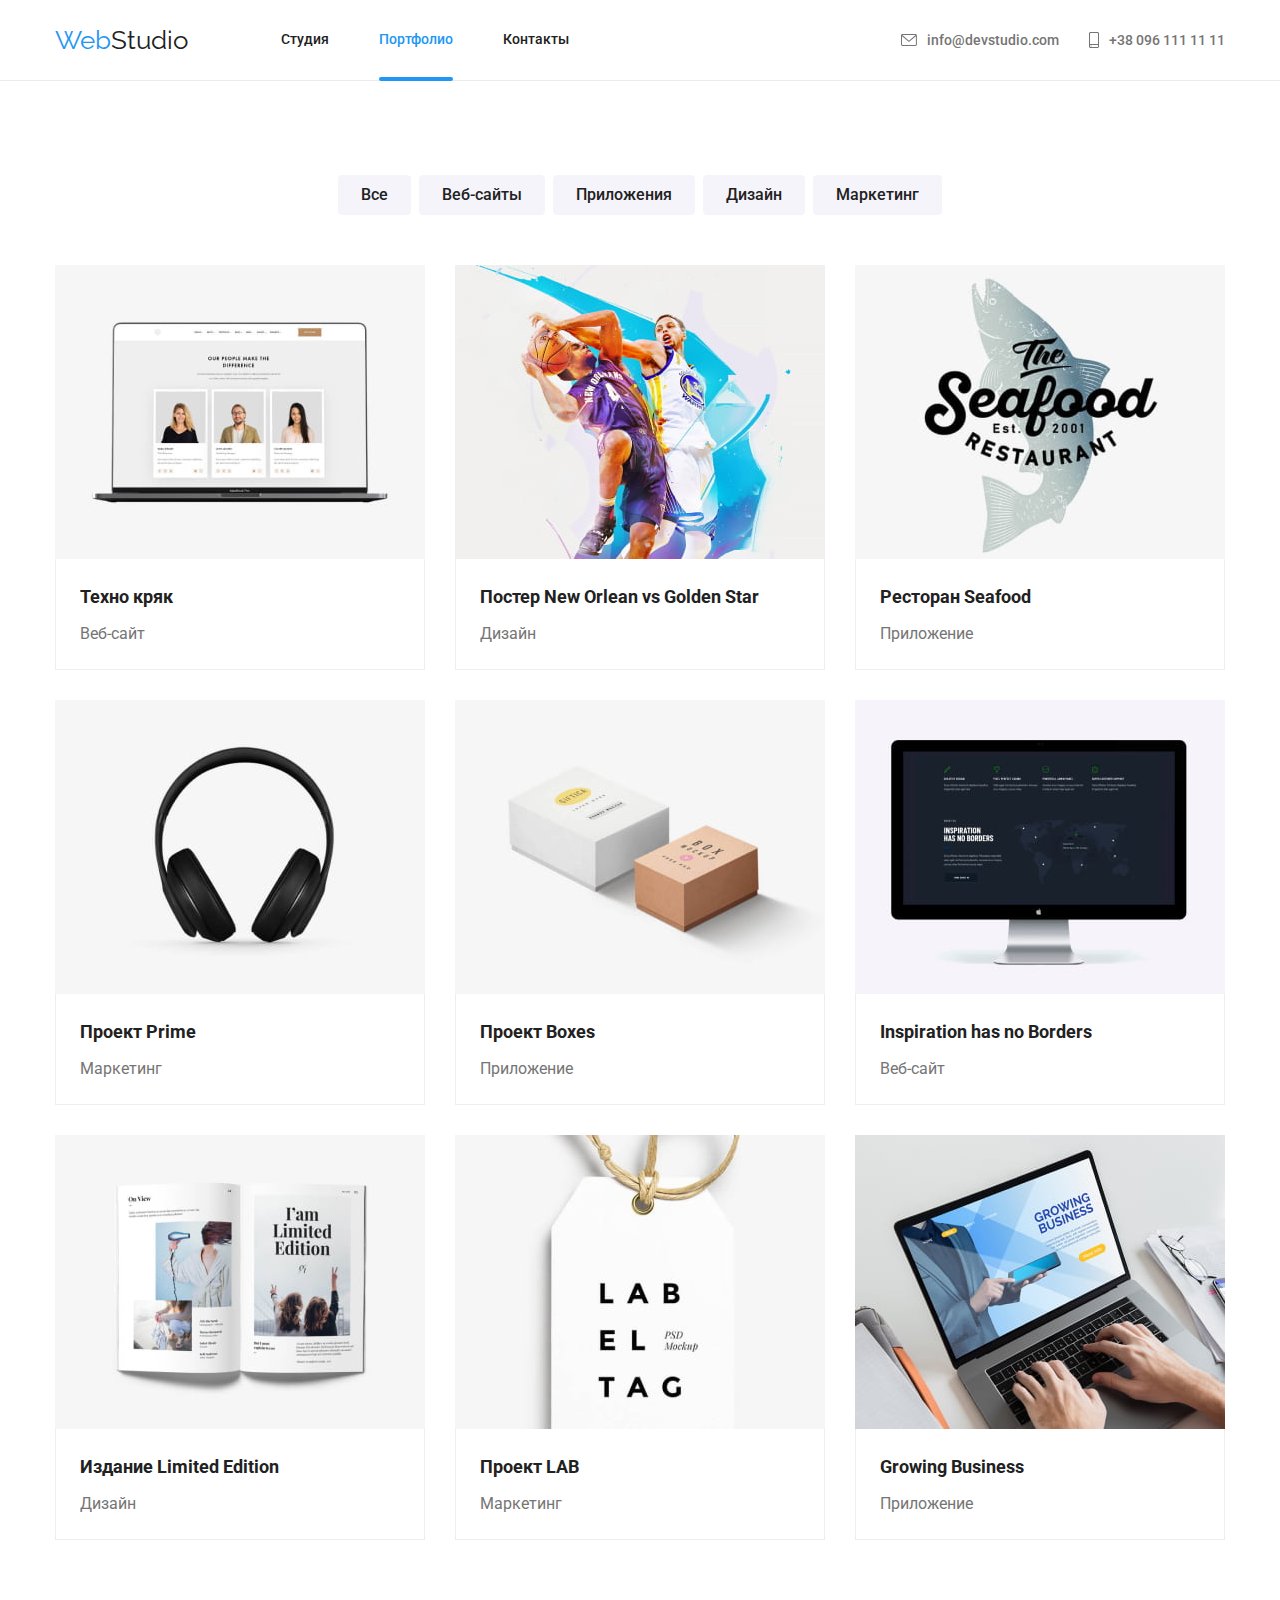
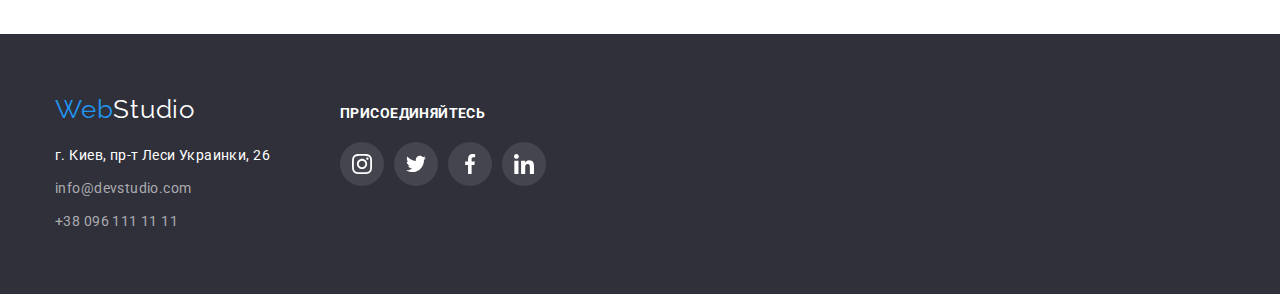
==== portfolio.html @ 919d4b27 "Добавление файлов" ====
<!DOCTYPE html>
<html lang="ru">
  <head>
    <meta charset="UTF-8" />
    <meta http-equiv="X-UA-Compatible" content="IE=edge" />
    <meta name="viewport" content="width=device-width, initial-scale=1.0" />
    <title>Document</title>
    <link
      rel="stylesheet"
      href="https://cdnjs.cloudflare.com/ajax/libs/modern-normalize/1.1.0/modern-normalize.css"
    />
    <link rel="stylesheet" href="css/styles.css" />
    <link rel="preconnect" href="https://fonts.googleapis.com" />
    <link rel="preconnect" href="https://fonts.gstatic.com" crossorigin />
    <link
      href="https://fonts.googleapis.com/css2?family=Raleway:wght@700&family=Roboto:wght@400;500;700;900&display=swap"
      rel="stylesheet"
    />
  </head>
  <body>
    <!-- Шапка -->
    <header>
      <div class="container header">
        <div class="logo">
          <a class="logo-text" href="index.html"><span class="logo-item">Web</span>Studio</a>
        </div>
        <nav class="nav-section">
          <ul class="header-list">
            <li class="header-list-item"><a class="nav-link" href="index.html">Студия</a></li>
            <li class="header-list-item">
              <a id="portfolio" class="nav-link" href="portfolio.html">Портфолио</a>
            </li>
            <li class="header-list-item"><a class="nav-link" href="#">Контакты</a></li>
          </ul>
        </nav>

        <ul class="nav-list">
          <li class="list-item">
            <a class="contacts" href="mailto:info@devstudio.com">
              <svg class="mail">
                <use href="./images/icons.svg#envelope"></use>
              </svg>
              info@devstudio.com</a
            >
          </li>
          <li class="list-item">
            <a class="contacts" href="tel:+380961111111">
              <svg class="telephone">
                <use href="./images/icons.svg#smartphone"></use>
              </svg>
              +38 096 111 11 11</a
            >
          </li>
        </ul>
      </div>
    </header>
    <!-- Основное -->
    <main>
      <!-- Фильтры -->
      <section class="section">
        <div class="container main-container">
          <ul class="button-section">
            <li class="button-list"><button class="button-filter" type="button">Все</button></li>
            <li class="button-list">
              <button class="button-filter" type="button">Веб-сайты</button>
            </li>
            <li class="button-list">
              <button class="button-filter" type="button">Приложения</button>
            </li>
            <li class="button-list"><button class="button-filter" type="button">Дизайн</button></li>
            <li class="button-list">
              <button class="button-filter" type="button">Маркетинг</button>
            </li>
          </ul>
          <!-- Портфолио -->
          <ul class="portfolio">
            <li class="portfolio-list">
              <a class="portfolio-link" href="./index.html"
                ><div class="portfolio-img-hover">
                  <img
                    src="images/img-portfolio-sq.jpeg"
                    width="370"
                    alt="на ноутбуке открыт сайт"
                  />
                  <p class="portfolio-img-text">
                    Ресурс предлагает комплексные предложения с разным уровнем функционала и
                    сервисов. Все это позволит посетителю получить исчерпывающие сведения о компании
                    или частном лице.
                  </p>
                </div>
                <div class="portfolio-list-text">
                  <h3 class="portfolio-h3">Техно кряк</h3>
                  <p class="portfolio-text">Веб-сайт</p>
                </div>
              </a>
            </li>
            <li class="portfolio-list">
              <a class="portfolio-link" href=""
                ><div class="portfolio-img-hover">
                  <img
                    src="images/img-basketball-sq.jpeg"
                    width="370"
                    alt="два баскетболиста боряться за мяч"
                  />
                  <p class="portfolio-img-text">
                    Ресурс предлагает комплексные предложения с разным уровнем функционала и
                    сервисов. Все это позволит посетителю получить исчерпывающие сведения о компании
                    или частном лице.
                  </p>
                </div>
                <div class="portfolio-list-text">
                  <h3 class="portfolio-h3">Постер New Orlean vs Golden Star</h3>
                  <p class="portfolio-text">Дизайн</p>
                </div></a
              >
            </li>
            <li class="portfolio-list">
              <a class="portfolio-link" href=""
                ><div class="portfolio-img-hover">
                  <img
                    src="images/img3-portfolio-sq.jpeg"
                    width="370"
                    alt="реклама ресторана морской еды"
                  />
                  <p class="portfolio-img-text">
                    Ресурс предлагает комплексные предложения с разным уровнем функционала и
                    сервисов. Все это позволит посетителю получить исчерпывающие сведения о компании
                    или частном лице.
                  </p>
                </div>
                <div class="portfolio-list-text">
                  <h3 class="portfolio-h3">Ресторан Seafood</h3>
                  <p class="portfolio-text">Приложение</p>
                </div></a
              >
            </li>
            <li class="portfolio-list">
              <a class="portfolio-link" href=""
                ><div class="portfolio-img-hover">
                  <img src="images/img4-portfolio-sq.jpeg" width="370" alt="черные наушники" />
                  <p class="portfolio-img-text">
                    Ресурс предлагает комплексные предложения с разным уровнем функционала и
                    сервисов. Все это позволит посетителю получить исчерпывающие сведения о компании
                    или частном лице.
                  </p>
                </div>
                <div class="portfolio-list-text">
                  <h3 class="portfolio-h3">Проект Prime</h3>
                  <p class="portfolio-text">Маркетинг</p>
                </div></a
              >
            </li>
            <li class="portfolio-list">
              <a class="portfolio-link" href=""
                ><div class="portfolio-img-hover">
                  <img
                    src="images/img5-portfolio-sq.jpeg"
                    width="370"
                    alt="две коробки коричневая и белая"
                  />
                  <p class="portfolio-img-text">
                    Ресурс предлагает комплексные предложения с разным уровнем функционала и
                    сервисов. Все это позволит посетителю получить исчерпывающие сведения о компании
                    или частном лице.
                  </p>
                </div>
                <div class="portfolio-list-text">
                  <h3 class="portfolio-h3">Проект Boxes</h3>
                  <p class="portfolio-text">Приложение</p>
                </div></a
              >
            </li>
            <li class="portfolio-list">
              <a class="portfolio-link" href=""
                ><div class="portfolio-img-hover">
                  <img
                    src="images/img6-portfolio-sq.jpeg"
                    width="370"
                    alt="экран компьютера с открытым сайтом"
                  />
                  <p class="portfolio-img-text">
                    Ресурс предлагает комплексные предложения с разным уровнем функционала и
                    сервисов. Все это позволит посетителю получить исчерпывающие сведения о компании
                    или частном лице.
                  </p>
                </div>
                <div class="portfolio-list-text">
                  <h3 class="portfolio-h3">Inspiration has no Borders</h3>
                  <p class="portfolio-text">Веб-сайт</p>
                </div></a
              >
            </li>
            <li class="portfolio-list">
              <a class="portfolio-link" href=""
                ><div class="portfolio-img-hover">
                  <img src="images/img7-portfolio-sq.jpeg" width="370" alt="открытая книга" />
                  <p class="portfolio-img-text">
                    Ресурс предлагает комплексные предложения с разным уровнем функционала и
                    сервисов. Все это позволит посетителю получить исчерпывающие сведения о компании
                    или частном лице.
                  </p>
                </div>
                <div class="portfolio-list-text">
                  <h3 class="portfolio-h3">Издание Limited Edition</h3>
                  <p class="portfolio-text">Дизайн</p>
                </div></a
              >
            </li>
            <li class="portfolio-list">
              <a class="portfolio-link" href=""
                ><div class="portfolio-img-hover">
                  <img src="images/img8-portfolio-sq.jpeg" width="370" alt="лейба от одежды" />
                  <p class="portfolio-img-text">
                    Ресурс предлагает комплексные предложения с разным уровнем функционала и
                    сервисов. Все это позволит посетителю получить исчерпывающие сведения о компании
                    или частном лице.
                  </p>
                </div>
                <div class="portfolio-list-text">
                  <h3 class="portfolio-h3">Проект LAB</h3>
                  <p class="portfolio-text">Маркетинг</p>
                </div></a
              >
            </li>
            <li class="portfolio-list">
              <a class="portfolio-link" href=""
                ><div class="portfolio-img-hover">
                  <img
                    src="images/img9-portfolio-sq.jpeg"
                    width="370"
                    alt="парень печатает на ноутбуке"
                  />
                  <p class="portfolio-img-text">
                    Ресурс предлагает комплексные предложения с разным уровнем функционала и
                    сервисов. Все это позволит посетителю получить исчерпывающие сведения о компании
                    или частном лице.
                  </p>
                </div>
                <div class="portfolio-list-text">
                  <h3 class="portfolio-h3">Growing Business</h3>
                  <p class="portfolio-text">Приложение</p>
                </div></a
              >
            </li>
          </ul>
        </div>
      </section>
    </main>
    <!-- Подвал -->
    <footer class="footer-section">
      <div class="container footer-section-content">
        <div>
          <a class="logo-footer" href="#"
            ><span class="logo-footer-text">Web</span
            ><span class="logo-footer-text-two">Studio</span></a
          >
          <address class="address">
            г. Киев, пр-т Леси Украинки, 26
            <ul class="footer-list-contacts">
              <li>
                <a class="contacts-footer" href="mailto:info@devstudio.com">info@devstudio.com</a>
              </li>
              <li><a class="contacts-footer" href="tel:+380961111111">+38 096 111 11 11</a></li>
            </ul>
          </address>
        </div>
        <div class="footer-social">
          <p class="footer-social-text">присоединяйтесь</p>
          <ul class="footer-social-list">
            <li class="footer-social-item">
              <a class="social-link-footer" href=""
                ><svg class="social-image-footer">
                  <use href="./images/icons.svg#instagram"></use></svg
              ></a>
            </li>
            <li class="footer-social-item">
              <a class="social-link-footer" href=""
                ><svg class="social-image-footer">
                  <use href="./images/icons.svg#twitter"></use></svg
              ></a>
            </li>
            <li class="footer-social-item">
              <a class="social-link-footer" href=""
                ><svg class="social-image-footer">
                  <use href="./images/icons.svg#facebook"></use></svg
              ></a>
            </li>
            <li class="footer-social-item">
              <a class="social-link-footer" href=""
                ><svg class="social-image-footer">
                  <use href="./images/icons.svg#linkedin"></use></svg
              ></a>
            </li>
          </ul>
        </div>
      </div>
    </footer>
  </body>
</html>
---- css/styles.css ----
:root {
  --white-color: #ffffff;
  --accent-color: #2196f3;
  --black-text-color: #212121;
  --grey-text-color: #757575;
  --h1-section-and-footer-color: #2f303a;
  --our-team-section-color: #f5f4fa;
  --footer-contacts-color: #acacb0;
  --nav-button-color: #f5f4fa;
  --button-hover-blue: #188ce8;
  --border-header-color: #ececec;
  --botder-list-text: #eeeeee;
  --social-color: #afb1b8;
  --modal-form-color: rgba(33, 33, 33, 0.2);
  --timing-function: cubic-bezier(0.4, 0, 0.2, 1);
}
/* Тело */
body {
  font-family: Roboto, sans-serif;
  font-weight: 400;
  color: var(--black-text-color);
  background-color: var(--white-color);
}
/* PORTFOLIO HTML */
/* Шапка */

img {
  display: block;
}
a {
  text-decoration: none;
}
ul {
  list-style: none;
}
header {
  border-bottom: 1px solid var(--border-header-color);
}
.container {
  width: 1200px;
  margin-left: auto;
  margin-right: auto;
  padding-left: 15px;
  padding-right: 15px;
}
.container.header {
  display: flex;
  align-items: center;
}

.logo-text {
  font-size: 26px;
  line-height: 1.17;
  font-family: Raleway;
  text-decoration: none;
  color: var(--black-text-color);
  margin-right: 93px;

  transition-property: background-color, color;
  transition-duration: 250ms;
  transition-timing-function: cubic-bezier(0.4, 0, 0.2, 1);
}
.logo-text:hover {
  color: var(--black-text-color);
  background-color: var(--white-color);
}
.logo-text:focus {
  color: var(--black-text-color);
  background-color: var(--white-color);
}
.logo-item {
  color: var(--accent-color);
}
.logo-item:hover {
  color: var(--accent-color);
  background-color: var(--white-color);
}
.header-list {
  display: flex;
  padding-left: 0px;
  margin: 0px;
}
.header-list .header-list-item:not(:last-child) {
  margin-right: 50px;
}

.nav-list {
  display: flex;
  padding-left: 0px;
  margin-left: auto;
  margin-top: 0px;
  margin-bottom: 0px;
}

.nav-list .list-item:not(:last-child) {
  margin-right: 30px;
}
.nav-link {
  position: relative;
  display: block;
  padding-top: 32px;
  padding-bottom: 32px;
  font-size: 14px;
  line-height: 1.14;
  font-weight: 500;
  color: var(--black-text-color);

  transition-property: color;
  transition-duration: 250ms;
  transition-timing-function: cubic-bezier(0.4, 0, 0.2, 1);
}

.nav-link:focus {
  background-color: var(--white-color);
  color: var(--accent-color);
}
/* Основной контент */
.section {
  padding-top: 94px;
  padding-bottom: 94px;
}
/* Кнопки навигации сайта */
#studio {
  color: var(--accent-color);
}
#studio::after {
  content: '';
  position: absolute;
  bottom: -1px;
  display: block;
  width: 100%;
  height: 4px;
  background-color: var(--accent-color);
  opacity: 1;
  border-radius: 2px;
}
#portfolio {
  color: var(--accent-color);
}
#portfolio::after {
  content: '';
  position: absolute;
  bottom: -1px;
  display: block;
  width: 100%;
  height: 4px;
  background-color: var(--accent-color);
  opacity: 1;
  border-radius: 2px;
}
.contacts {
  display: flex;
  align-items: center;
  font-weight: 500;
  font-size: 14px;
  line-height: 1.17;
  color: var(--grey-text-color);

  transition-property: color;
  transition-duration: 250ms;
  transition-timing-function: cubic-bezier(0.4, 0, 0.2, 1);
}

.telephone {
  margin-right: 10px;
  width: 10px;
  height: 16px;
  fill: var(--grey-text-color);

  transition-property: fill;
  transition-duration: 250ms;
  transition-timing-function: cubic-bezier(0.4, 0, 0.2, 1);
}

.mail {
  margin-right: 10px;
  width: 16px;
  height: 12px;
  fill: var(--grey-text-color);

  transition-property: fill;
  transition-duration: 250ms;
  transition-timing-function: cubic-bezier(0.4, 0, 0.2, 1);
}
.contacts:hover .mail,
.contacts:focus .mail,
.contacts:hover .telephone,
.contacts:focus .telephone {
  fill: var(--accent-color);
}
.contacts:focus {
  color: var(--accent-color);
  background-color: var(--white-color);
}

/* Основное - кнопки филтры */
.button-section {
  display: flex;
  justify-content: center;
  margin-top: 0px;
  margin-bottom: 50px;
  padding-left: 0px;
}
.button-section .button-list:not(:last-child) {
  margin-right: 8px;
}
.button-filter-text:hover,
:focus {
  color: var(--white-color);
}
.button-filter-text {
  font-weight: 500;
  font-size: 16px;
  line-height: 1.62;
  color: #212121;

  transition-property: color;
  transition-duration: 250ms;
  transition-timing-function: cubic-bezier(0.4, 0, 0.2, 1);
}

.button-filter {
  background-color: var(--nav-button-color);
  font-weight: 500;
  font-size: 16px;
  line-height: 1.62;
  color: #212121;
  padding: 6px 22px;
  border-radius: 4px;
  border: 1px solid var(--nav-button-color);

  transition-property: background-color, color, box-shadow;
  transition-duration: 250ms;
  transition-timing-function: cubic-bezier(0.4, 0, 0.2, 1);
}
.button-filter:hover,
.button-filter:focus {
  background-color: var(--accent-color);
  color: var(--white-color);
  border: none;
  box-shadow: 0px 3px 1px rgba(0, 0, 0, 0.1), 0px 1px 2px rgba(0, 0, 0, 0.08),
    0px 2px 2px rgba(0, 0, 0, 0.12);
}
/* Портфолио */

.portfolio {
  margin-top: 0px;
  display: flex;
  justify-content: center;
  flex-wrap: wrap;
  padding-left: 0px;
  margin-bottom: 0px;
}
.portfolio-list {
  margin-bottom: 30px;
}
.portfolio-link {
  display: block;

  transition-property: box-shadow;
  transition-duration: 250ms;
  transition-timing-function: cubic-bezier(0.4, 0, 0.2, 1);
}
.portfolio-link:hover,
.portfolio-link:focus {
  box-shadow: 0px 1px 1px rgba(0, 0, 0, 0.12), 0px 4px 4px rgba(0, 0, 0, 0.06),
    1px 4px 6px rgba(0, 0, 0, 0.16);
  transform: translatex(0);
}
.portfolio-img-hover {
  position: relative;
  overflow: hidden;
}

.portfolio-link:hover .portfolio-img-text,
.portfolio-link:focus .portfolio-img-text {
  transform: translatey(0);
}
.portfolio-img-text {
  position: absolute;
  top: 0;
  left: 0;
  width: 100%;
  height: 100%;
  color: var(--white-color);
  background-color: rgba(33, 150, 243, 0.9);
  /* background-image: linear-gradient(to right, rgba(33, 150, 243, 0.9), rgba(33, 150, 243, 0.9)); */
  transition-property: transform;
  transition-duration: 250ms;
  transition-timing-function: cubic-bezier(0.4, 0, 0.2, 1);
  transform: translatey(100%);

  display: flex;
  max-width: 370px;
  padding: 63px 24px;
  margin: 0;
  position: absolute;
  bottom: 0;
  font-style: normal;
  font-size: 18px;
  line-height: 1.55;
  letter-spacing: 0.03em;
}
.portfolio-link:hover,
.portfolio-link:focus {
  box-shadow: 0px 1px 1px rgba(0, 0, 0, 0.12), 0px 4px 4px rgba(0, 0, 0, 0.06),
    1px 4px 6px rgba(0, 0, 0, 0.16);
  transform: translatex(0);
}

/* 1px solid var(--border-header-color); */
.portfolio-list-text {
  padding-left: 24px;
  padding-right: 24px;
  padding-top: 20px;
  padding-bottom: 20px;
  border-right: 1px solid var(--botder-list-text);
  border-left: 1px solid var(--botder-list-text);
  border-bottom: 1px solid var(--botder-list-text);
}
.portfolio .portfolio-list:not(:nth-child(3n)) {
  margin-right: 30px;
}
.portfolio .portfolio-list:nth-child(n + 7) {
  margin-bottom: 0px;
}
.portfolio-h3 {
  font-weight: 700;
  font-size: 18px;
  line-height: 2;
  color: var(--black-text-color);
  margin-bottom: 4px;
  margin-top: 0px;
}
.portfolio-text {
  font-size: 16px;
  line-height: 1.87;
  color: var(--grey-text-color);
  margin-top: 0px;
  margin-bottom: 0px;
}
/* Интерактивные элементы */

.contacts-footer:hover,
.contacts:hover,
.nav-link:hover {
  color: var(--accent-color);
}

/* Кнопки */
button[type='button']:hover,
:focus {
  cursor: pointer;
}
/* Подвал */
.footer-section-content {
  display: flex;
  align-items: baseline;
}
.footer-section {
  background-color: var(--h1-section-and-footer-color);
  padding-top: 60px;
  padding-bottom: 60px;
}
.logo-footer {
  font-size: 26px;
  line-height: 1.17;
  font-family: Raleway;
  text-decoration: none;

  letter-spacing: 0.03em;
}

.logo-footer-text {
  color: var(--accent-color);

  transition-property: color, background-color;
  transition-duration: 250ms;
  transition-timing-function: cubic-bezier(0.4, 0, 0.2, 1);
}
.logo-footer-text:hover {
  color: var(--accent-color);
  background-color: var(--h1-section-and-footer-color);
}
.logo-footer-text:focus {
  color: var(--accent-color);
  background-color: var(--h1-section-and-footer-color);
}
.logo-footer {
  display: block;
  color: var(--white-color);
  margin-bottom: 20px;

  transition-property: color, background-color;
  transition-duration: 250ms;
  transition-timing-function: cubic-bezier(0.4, 0, 0.2, 1);
}
.logo-footer:hover {
  color: var(--white-color);
  background-color: var(--h1-section-and-footer-color);
}
.logo-footer:focus {
  color: var(--white-color);
  background-color: var(--h1-section-and-footer-color);
}
.footer-list-contacts {
  padding-left: 0px;
  margin-bottom: 0px;
  margin-top: 0px;
}
.address {
  color: var(--white-color);
  font-size: 14px;
  line-height: 1.71;
  font-style: normal;
  letter-spacing: 0.03em;
}
.contacts-footer {
  font-size: 14px;
  line-height: 1.71;
  color: var(--footer-contacts-color);
  font-style: normal;
  letter-spacing: 0.03em;

  transition-property: color;
  transition-duration: 250ms;
  transition-timing-function: cubic-bezier(0.4, 0, 0.2, 1);
}
.footer-list-contacts {
  margin-top: 9px;
}
.footer-list-contacts li:nth-child(2n) {
  margin-top: 9px;
}
.contacts-footer:focus {
  color: var(--accent-color);
  background-color: var(--h1-section-and-footer-color);
}
.footer-social {
  margin-left: 70px;
}
.footer-social-list,
.footer-social-item,
.social-link-footer {
  display: flex;
  justify-content: center;
  align-items: center;
  padding: 0px;
  margin: 0px;

  transition-property: background-color;
  transition-duration: 250ms;
  transition-timing-function: cubic-bezier(0.4, 0, 0.2, 1);
}
.footer-social-list {
  margin-top: 20px;
}
.social-link-footer:hover,
.social-link-footer:focus {
  background-color: var(--accent-color);
}
.footer-social-list li + li {
  margin-left: 10px;
}
.footer-social-text {
  margin: 0px;
  color: var(--white-color);
  font-family: Roboto;
  font-weight: 700;
  font-size: 14px;
  line-height: 1.14;
  letter-spacing: 0.03em;
  text-transform: uppercase;
}
.social-link-footer {
  margin: 0px;
  width: 44px;
  height: 44px;
  border-radius: 50%;
  background-color: #44454e;
}
.social-image-footer {
  width: 20px;
  height: 20px;
  fill: #ffffff;
}
/* Подписка на рассылку */
.subscription-newsletter {
  margin-left: auto;
}
.subscription-newsletter-text {
  font-style: normal;
  font-weight: 700;
  font-size: 14px;
  line-height: 1.14;
  letter-spacing: 0.03em;
  text-transform: uppercase;
  color: var(--white-color);
  margin: 0;
}

.subscription-newsletter-input {
  color: var(--white-color);
  background-color: var(--h1-section-and-footer-color);
  width: 358px;
  height: 50px;
  margin-top: 20px;
  padding: 0;
  border-radius: 4px;
  border: 1px solid var(--footer-contacts-color);
  color: var(--footer-contacts-color);
  box-sizing: border-box;
  filter: drop-shadow(0px 4px 4px rgba(0, 0, 0, 0.15));
}
input[type='text']::placeholder {
  color: var(--footer-contacts-color);
}
[placeholder='E-mail'] {
  padding-left: 16px;
}

.subscription-newsletter-button {
  display: inline-flex;
  text-align: center;
  align-items: center;
  justify-content: center;
  width: 200px;
  height: 50px;
  margin-left: 12px;
  padding-top: 10px;
  padding-bottom: 10px;
  border: none;
  font-style: normal;
  font-weight: 700;
  font-size: 16px;
  line-height: 1.87;
  letter-spacing: 0.06em;
  color: var(--white-color);
  background-color: var(--accent-color);
  border-radius: 4px;
  transition: background-color 250ms var(--timing-function);
}
.subscription-newsletter-button:hover {
  background-color: var(--button-hover-blue);
  cursor: pointer;
}
.newsletter-button-icon {
  margin-left: 10px;
  fill: var(--white-color);
}
/* INDEX HTML */
/* H1 section */
.top-section {
  background-image: linear-gradient(to right, rgba(47, 48, 58, 0.4), rgba(47, 48, 58, 0.4)),
    url(../images/hero.svg);
  max-width: 1600px;
  padding-top: 200px;
  padding-bottom: 200px;
  border: none;
  margin-right: auto;
  margin-left: auto;
}

.hero {
  text-align: center;
}

.h1-text {
  max-width: 696px;
  font-weight: 900;
  font-size: 44px;
  line-height: 1.36;
  color: var(--white-color);
  letter-spacing: 0.06em;
  margin-left: auto;
  margin-right: auto;
  margin-top: 0px;
  margin-bottom: 0px;
  margin-bottom: 30px;
  text-transform: uppercase;
}

/* Модальное окно начало*/
.backdrop {
  position: fixed;
  top: 0;
  left: 0;
  width: 100%;
  height: 100%;
  background-color: rgba(0, 0, 0, 0.2);
  transition: opacity 250ms var(--timing-function);
}
.backdrop.is-hidden {
  opacity: 0;
  pointer-events: none;
}
.modal {
  position: absolute;
  top: 50%;
  left: 50%;
  transform: translate(-50%, -50%);
  max-width: 528px;
  padding: 40px;
  background-color: var(--white-color);
  transition: transform 250ms var(--timing-function);
}
.modal-table {
  max-width: 100%;
  margin-top: 12px;
}
.form {
  margin: 0;
  display: flex;
  flex-direction: column;

  width: 448px;
}
.modal-tittle {
  text-align: center;
  font-style: normal;
  font-weight: 700;
  font-size: 20px;
  line-height: 1.15;
  margin: 0;

  letter-spacing: 0.03em;
}
.field-form + .field-form {
  margin-top: 10px;
}
.field-form {
  display: flex;
  flex-direction: column;
  width: 100%;
}
.label-title {
  margin-bottom: 4px;
  font-size: 12px;
  line-height: 1.16;
  letter-spacing: 0.01em;
  color: var(--grey-text-color);
}
.input-icon-box {
  position: relative;
  width: 448px;
}
.input {
  display: block;
  padding-left: 42px;
  color: inherit;
  height: 40px;
  width: 100%;
  border: 1px solid var(--modal-form-color);
  transition: border 250ms var(--timing-function);
  border-radius: 4px;
}

.input-icon {
  position: absolute;
  top: 11px;
  left: 12px;
  transition: fill 250ms var(--timing-function);
}
.input:focus {
  outline: none;
  border: 1px solid var(--accent-color);
  cursor: pointer;
}
/* .input:focus + .input-icon,
.input:hover + .input-icon {
  fill: var(--accent-color);
} */
.label-title:focus,
.label-title:hover {
  cursor: pointer;
}
.input:focus + .input-icon {
  fill: var(--accent-color);
}
.text-comment:focus {
  outline: none;
  border: 1px solid var(--accent-color);
}
.text-comment {
  color: #000;
  padding: 12px 16px;
  resize: none;
  height: 120px;
  border: 1px solid var(--modal-form-color);
  border-radius: 4px;
}
.text-comment::placeholder {
  color: rgba(117, 117, 117, 0.5);
}
.field-form.checkbox-field {
  position: relative;
  margin-top: 20px;
}
.checkbox-content {
  display: flex;
  justify-content: center;
  align-items: center;
}
.checkbox-agree {
  z-index: 1;
  position: absolute;
  left: 14px;
  width: 12px;
  height: 12px;
  margin: -1px;
  opacity: 0;

  padding: 0;
  /* clip: rect(0 0 0 0); */
  overflow: hidden;
}
.checkbox-agree:checked + .checkbox-image {
  background-color: var(--accent-color);
  border-color: var(--accent-color);
}
.checkbox-agree:focus + .checkbox-image {
  border-color: var(--accent-color);
}
.checkbox-image {
  margin-right: 8.38px;
  border: 2px solid var(--black-text-color);
  border-radius: 2px;
  transition: border, background-color 250ms var(--timing-function);
}
.checkbox-image:hover {
  cursor: pointer;
}
.box-agree-text {
  display: block;
  font-size: 14px;
  line-height: 1.71;
  letter-spacing: 0.03em;
  color: var(--grey-text-color);
}
.box-agree-link {
  color: var(--accent-color);
  text-decoration: underline;
}

.modal-button-send {
  display: inline-block;
  margin-left: auto;
  margin-right: auto;
  margin-top: 30px;
  width: 200px;
  background-color: var(--accent-color);
  color: var(--white-color);
  box-shadow: 0px 4px 4px rgba(0, 0, 0, 0.15);
  border-radius: 4px;
  border: none;
  padding-top: 10px;
  padding-bottom: 10px;
  font-weight: 700;
  font-size: 16px;
  line-height: 1.88;
  letter-spacing: 0.06em;
  transition: background-color 250ms var(--timing-function);
}
.button-close {
  position: absolute;
  top: 0;
  right: 0;
  width: 30px;
  height: 30px;

  margin-top: 8px;
  margin-right: 8px;
  border-radius: 50%;
  background-color: var(--white-color);
  border: 1px solid rgba(0, 0, 0, 0.1);
}
.button-close:hover .button-image-close,
.button-close:focus .button-image-close {
  fill: var(--accent-color);
  cursor: pointer;
}
.button-image-close {
  width: 100%;
  height: 100%;
  transition: fill 250ms var(--timing-function);
}
/* Модальное окно конец*/

.button-h1-section.btn-hover {
  display: inline-block;
  background-color: var(--accent-color);
  font-weight: 700;
  font-size: 16px;
  line-height: 1.87;
  color: var(--white-color);
  letter-spacing: 0.06em;
  padding: 10px 32px;
  border-radius: 4px;
  border: none;
  box-shadow: 0px 4px 4px rgba(0, 0, 0, 0.15);

  transition-property: color, background-color;
  transition-duration: 250ms;
  transition-timing-function: cubic-bezier(0.4, 0, 0.2, 1);
}
.btn-hover:hover,
.btn-hover:focus {
  background-color: var(--button-hover-blue);
  color: var(--white-color);
  cursor: pointer;
}

/* Наши преимущества */
.our-advantages-content-img {
  display: flex;
  justify-content: center;
  align-items: center;
  width: 270px;
  height: 120px;
  background-color: #f5f4fa;
  margin-bottom: 30px;
}
.our-advantages-content-img > .image {
  width: 70px;
  height: 70px;
}

.our-advantages-list {
  display: flex;
  padding: 0px;
  justify-content: center;
  margin: 0px;
}
.our-advantages-list .our-advantages-text:not(:last-child) {
  margin-right: 30px;
}
.our-advantages-text {
  width: 270px;
  font-size: 14px;
  line-height: 1.71;
  letter-spacing: 0.03em;
  color: var(--grey-text-color);
}

.our-advantages-h3 {
  font-weight: 700;
  font-size: 14px;
  line-height: 1.17;
  letter-spacing: 0.03em;
  text-transform: uppercase;
  color: var(--black-text-color);
  margin: 0px;
  margin-bottom: 10px;
}
li > p {
  margin: 0px;
}
/* Чем мы занимаемся */
.section.what-we-do {
  padding-top: 0px;
}
.what-we-do-text {
  font-weight: 700;
  font-size: 36px;
  line-height: 1.16;
  text-align: center;
  letter-spacing: 0.03em;
  color: var(--black-text-color);
  margin: 0px;
}
.what-we-do-img-list {
  display: flex;
  justify-content: center;
  margin-top: 50px;
  margin-bottom: 0px;
  padding: 0px;
}
.what-we-do-img-list .what-we-do-img-item:not(:last-child) {
  margin-right: 30px;
}
.what-we-do-img-item {
  position: relative;
}
/* .thumbe-img {
  display: flex;
  position: relative;
} */
.what-we-do-img-text {
  display: inline-block;
  color: var(--white-color);
  background-image: linear-gradient(to right, rgba(47, 48, 58, 0.8), rgba(47, 48, 58, 0.8));
  margin: 0px;
  width: 100%;
  text-align: center;
  padding-top: 27px;
  padding-bottom: 27px;
  position: absolute;
  bottom: 0;
  font-family: 'Roboto';
  font-style: normal;
  font-weight: 700;
  font-size: 14px;
  line-height: 1.14;
  letter-spacing: 0.03em;
  text-transform: uppercase;
}

/* Наша команда */

.our-team-section {
  background-color: var(--our-team-section-color);
}

.our-team-list {
  display: flex;
  margin-top: 50px;
  margin-bottom: 0px;
  justify-content: center;
  padding-left: 0px;
}
.our-team-list .our-team-item:not(:last-child) {
  margin-right: 30px;
}
.our-team {
  font-weight: 700;
  font-size: 36px;
  line-height: 1.16;
  text-align: center;
  letter-spacing: 0.03em;
  color: var(--black-text-color);
  margin: 0px;
}
.our-team-item {
  background-color: var(--white-color);
  box-shadow: 0px 1px 3px rgba(0, 0, 0, 0.12), 0px 1px 1px rgba(0, 0, 0, 0.14),
    0px 2px 1px rgba(0, 0, 0, 0.2);
  border-radius: 0px 0px 4px 4px;
}
.our-team-about-text {
  padding-top: 30px;
  padding-bottom: 30px;
}
.our-team-name {
  font-weight: 500;
  font-size: 16px;
  line-height: 1.18;
  text-align: center;
  letter-spacing: 0.03em;
  color: var(--black-text-color);
  margin: 0px;
  margin-bottom: 10px;
}
.our-team-profession {
  font-size: 16px;
  line-height: 1.18;
  text-align: center;
  letter-spacing: 0.03em;
  color: var(--grey-text-color);
  margin: 0px;
}
.our-team-list-social {
  display: flex;
  justify-content: center;
  padding: 0px;
  margin-top: 16px;
  margin-left: auto;
  margin-right: auto;
}
.our-team-list-social li + li {
  margin-left: 10px;
}
.social-link {
  display: flex;
  justify-content: center;
  align-items: center;
  height: 44px;
  width: 44px;
  border-radius: 50%;
  fill: var(--social-color);

  transition-property: background-color;
  transition-duration: 250ms;
  transition-timing-function: cubic-bezier(0.4, 0, 0.2, 1);
}
.social-link:hover .social-image,
.social-link:focus .social-image {
  fill: var(--white-color);
}
.social-link:hover,
.social-link:focus {
  background-color: var(--accent-color);
}
.social-image {
  height: 20px;
  width: 20px;

  transition-property: fill;
  transition-duration: 250ms;
  transition-timing-function: cubic-bezier(0.4, 0, 0.2, 1);
}
/* Постоянные клиенты */
.regular-customers-text {
  font-weight: 700;
  font-size: 36px;
  line-height: 1.16;
  text-align: center;
  letter-spacing: 0.03em;
  color: var(--black-text-color);
  margin: 0px;
}
.regular-customers-list {
  display: flex;
  padding: 0px;
  margin-top: 50px;
  margin-bottom: 0px;
}

.regular-customers-link {
  display: flex;
  align-items: center;
  justify-content: center;
  background-color: var(--white-color);
  border: 1px solid var(--social-color);
  border-radius: 4px;
  width: 170px;
  height: 92px;
  padding: 0px;

  transition-property: border;
  transition-duration: 250ms;
  transition-timing-function: cubic-bezier(0.4, 0, 0.2, 1);
}

.regular-customers-list .regular-customers-content:not(:last-child) {
  margin-right: 30px;
}
.customers-image {
  width: 106px;
  height: 60px;
  fill: var(--social-color);

  transition-property: fill;
  transition-duration: 250ms;
  transition-timing-function: cubic-bezier(0.4, 0, 0.2, 1);
}
.regular-customers-link:hover .customers-image,
.regular-customers-link:focus .customers-image {
  fill: var(--accent-color);
}
.regular-customers-link:hover,
.regular-customers-link:focus {
  border: 1px solid var(--accent-color);
}
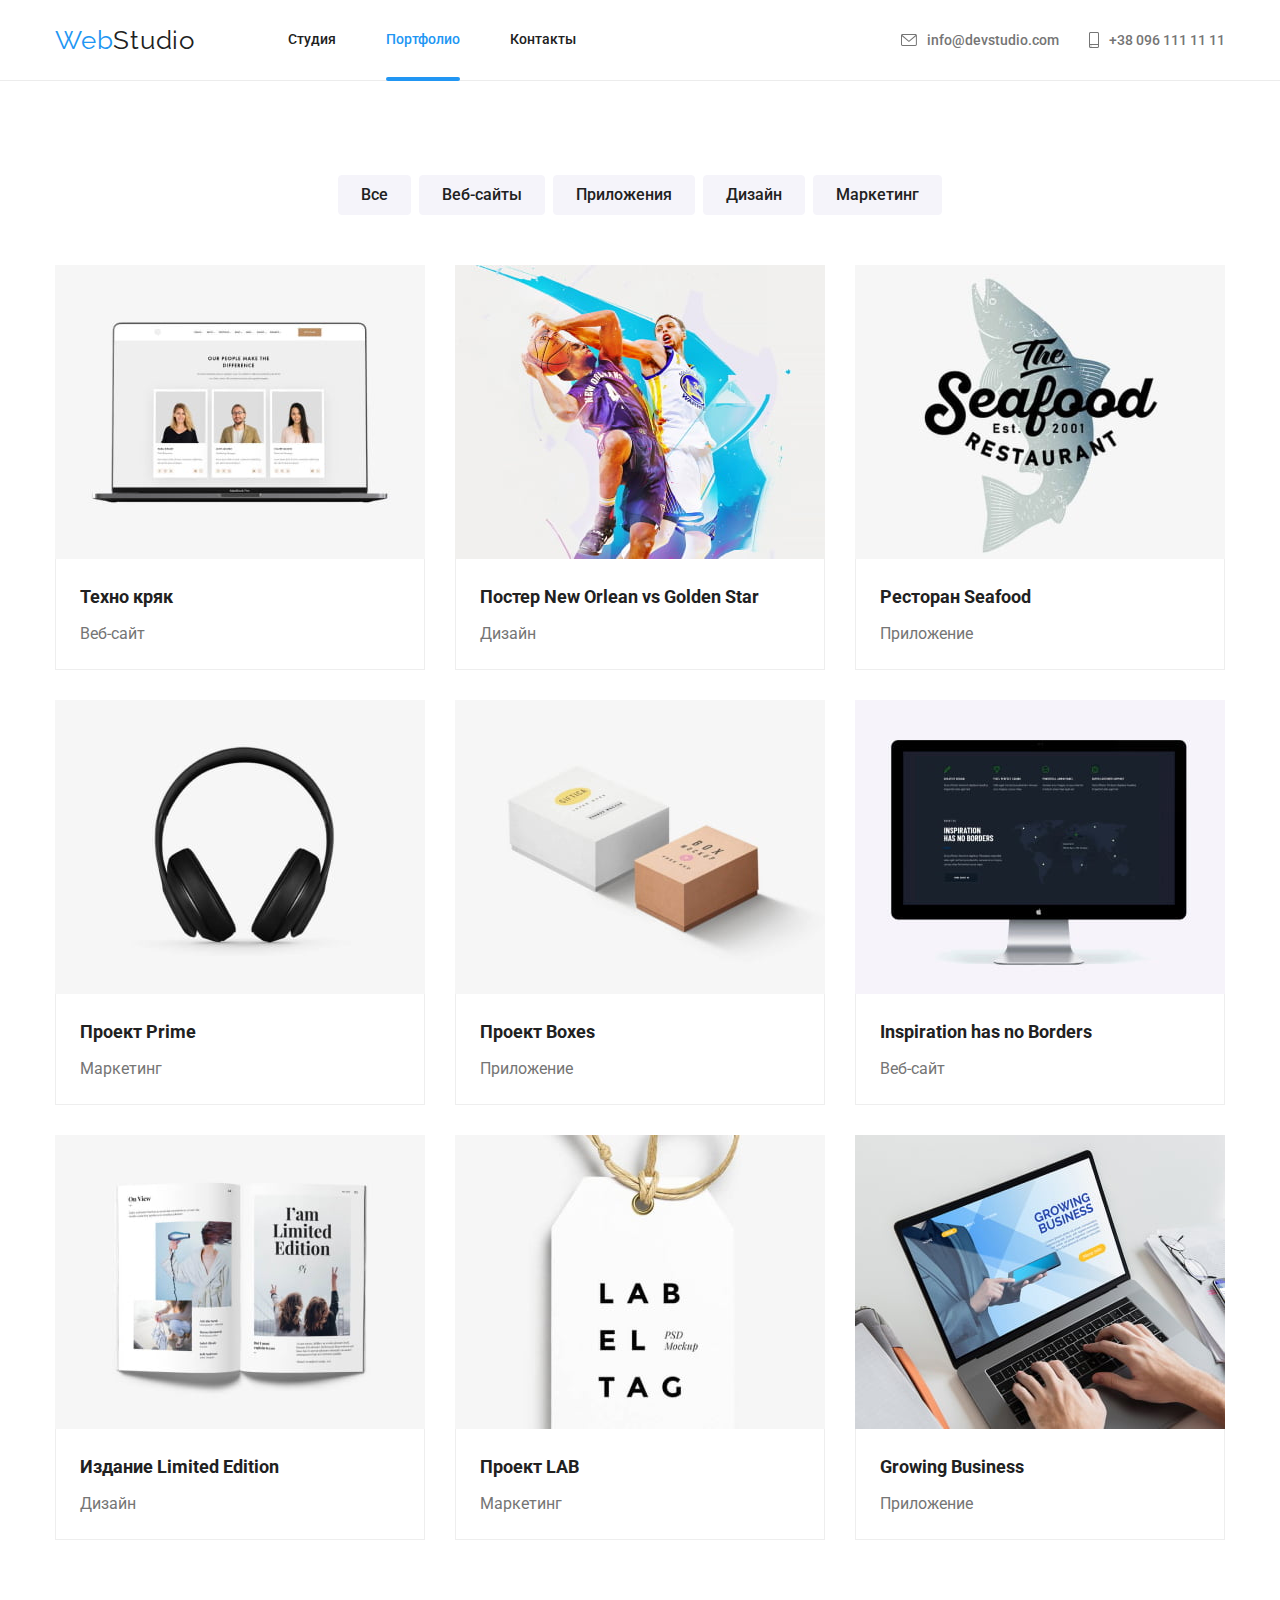
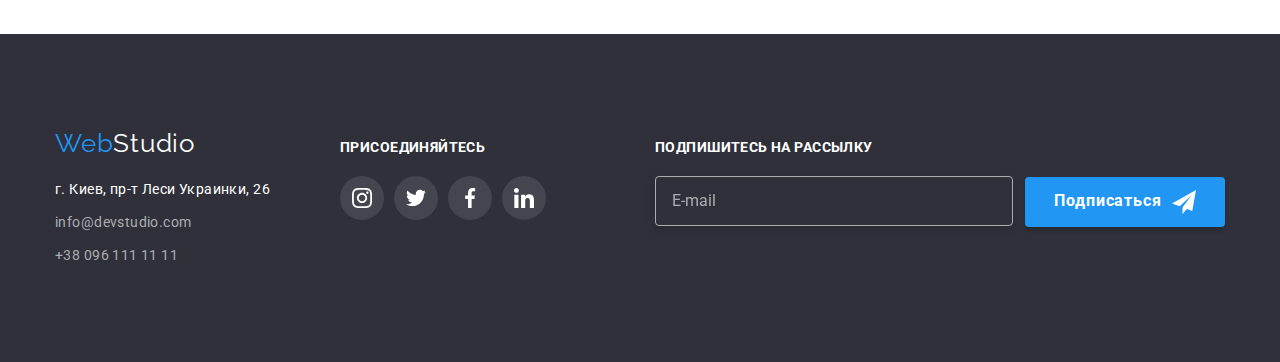
==== commit b052a435: "Создание SASS" ====
--- a/portfolio.html
+++ b/portfolio.html
@@ -16,35 +16,41 @@
       href="https://fonts.googleapis.com/css2?family=Raleway:wght@700&family=Roboto:wght@400;500;700;900&display=swap"
       rel="stylesheet"
     />
+    <link rel="stylesheet" href="./dist/css/main.min.css" />
   </head>
   <body>
     <!-- Шапка -->
     <header>
       <div class="container header">
-        <div class="logo">
-          <a class="logo-text" href="index.html"><span class="logo-item">Web</span>Studio</a>
+        <div class="header-logo logo">
+          <a class="header-logo__link" href="index.html"
+            ><span class="header-logo__accent">Web</span
+            ><span class="header-logo__black">Studio</span></a
+          >
         </div>
-        <nav class="nav-section">
-          <ul class="header-list">
-            <li class="header-list-item"><a class="nav-link" href="index.html">Студия</a></li>
-            <li class="header-list-item">
-              <a id="portfolio" class="nav-link" href="portfolio.html">Портфолио</a>
-            </li>
-            <li class="header-list-item"><a class="nav-link" href="#">Контакты</a></li>
+        <nav class="site-nav">
+          <ul class="site-nav__list">
+            <li class="site-nav__item">
+              <a class="site-nav__link" href="index.html">Студия</a>
+            </li>
+            <li class="site-nav__item">
+              <a id="portfolio" class="site-nav__link" href="portfolio.html">Портфолио</a>
+            </li>
+            <li class="site-nav__item"><a class="site-nav__link" href="#">Контакты</a></li>
           </ul>
         </nav>
 
-        <ul class="nav-list">
-          <li class="list-item">
-            <a class="contacts" href="mailto:info@devstudio.com">
+        <ul class="contacts">
+          <li class="contacts__item">
+            <a class="contacts__link" href="mailto:info@devstudio.com" inputmode="">
               <svg class="mail">
                 <use href="./images/icons.svg#envelope"></use>
               </svg>
               info@devstudio.com</a
             >
           </li>
-          <li class="list-item">
-            <a class="contacts" href="tel:+380961111111">
+          <li class="contacts__item">
+            <a class="contacts__link" href="tel:+380961111111">
               <svg class="telephone">
                 <use href="./images/icons.svg#smartphone"></use>
               </svg>
@@ -73,9 +79,9 @@
             </li>
           </ul>
           <!-- Портфолио -->
-          <ul class="portfolio">
-            <li class="portfolio-list">
-              <a class="portfolio-link" href="./index.html"
+          <ul class="portfolio__list">
+            <li class="portfolio__item">
+              <a class="portfolio__link" href="./index.html"
                 ><div class="portfolio-img-hover">
                   <img
                     src="images/img-portfolio-sq.jpeg"
@@ -88,14 +94,14 @@
                     или частном лице.
                   </p>
                 </div>
-                <div class="portfolio-list-text">
+                <div class="portfolio__item-text">
                   <h3 class="portfolio-h3">Техно кряк</h3>
                   <p class="portfolio-text">Веб-сайт</p>
                 </div>
               </a>
             </li>
-            <li class="portfolio-list">
-              <a class="portfolio-link" href=""
+            <li class="portfolio__item">
+              <a class="portfolio__link" href=""
                 ><div class="portfolio-img-hover">
                   <img
                     src="images/img-basketball-sq.jpeg"
@@ -108,14 +114,14 @@
                     или частном лице.
                   </p>
                 </div>
-                <div class="portfolio-list-text">
+                <div class="portfolio__item-text">
                   <h3 class="portfolio-h3">Постер New Orlean vs Golden Star</h3>
                   <p class="portfolio-text">Дизайн</p>
                 </div></a
               >
             </li>
-            <li class="portfolio-list">
-              <a class="portfolio-link" href=""
+            <li class="portfolio__item">
+              <a class="portfolio__link" href=""
                 ><div class="portfolio-img-hover">
                   <img
                     src="images/img3-portfolio-sq.jpeg"
@@ -128,14 +134,14 @@
                     или частном лице.
                   </p>
                 </div>
-                <div class="portfolio-list-text">
+                <div class="portfolio__item-text">
                   <h3 class="portfolio-h3">Ресторан Seafood</h3>
                   <p class="portfolio-text">Приложение</p>
                 </div></a
               >
             </li>
-            <li class="portfolio-list">
-              <a class="portfolio-link" href=""
+            <li class="portfolio__item">
+              <a class="portfolio__link" href=""
                 ><div class="portfolio-img-hover">
                   <img src="images/img4-portfolio-sq.jpeg" width="370" alt="черные наушники" />
                   <p class="portfolio-img-text">
@@ -144,14 +150,14 @@
                     или частном лице.
                   </p>
                 </div>
-                <div class="portfolio-list-text">
+                <div class="portfolio__item-text">
                   <h3 class="portfolio-h3">Проект Prime</h3>
                   <p class="portfolio-text">Маркетинг</p>
                 </div></a
               >
             </li>
-            <li class="portfolio-list">
-              <a class="portfolio-link" href=""
+            <li class="portfolio__item">
+              <a class="portfolio__link" href=""
                 ><div class="portfolio-img-hover">
                   <img
                     src="images/img5-portfolio-sq.jpeg"
@@ -164,14 +170,14 @@
                     или частном лице.
                   </p>
                 </div>
-                <div class="portfolio-list-text">
+                <div class="portfolio__item-text">
                   <h3 class="portfolio-h3">Проект Boxes</h3>
                   <p class="portfolio-text">Приложение</p>
                 </div></a
               >
             </li>
-            <li class="portfolio-list">
-              <a class="portfolio-link" href=""
+            <li class="portfolio__item">
+              <a class="portfolio__link" href=""
                 ><div class="portfolio-img-hover">
                   <img
                     src="images/img6-portfolio-sq.jpeg"
@@ -184,14 +190,14 @@
                     или частном лице.
                   </p>
                 </div>
-                <div class="portfolio-list-text">
+                <div class="portfolio__item-text">
                   <h3 class="portfolio-h3">Inspiration has no Borders</h3>
                   <p class="portfolio-text">Веб-сайт</p>
                 </div></a
               >
             </li>
-            <li class="portfolio-list">
-              <a class="portfolio-link" href=""
+            <li class="portfolio__item">
+              <a class="portfolio__link" href=""
                 ><div class="portfolio-img-hover">
                   <img src="images/img7-portfolio-sq.jpeg" width="370" alt="открытая книга" />
                   <p class="portfolio-img-text">
@@ -200,14 +206,14 @@
                     или частном лице.
                   </p>
                 </div>
-                <div class="portfolio-list-text">
+                <div class="portfolio__item-text">
                   <h3 class="portfolio-h3">Издание Limited Edition</h3>
                   <p class="portfolio-text">Дизайн</p>
                 </div></a
               >
             </li>
-            <li class="portfolio-list">
-              <a class="portfolio-link" href=""
+            <li class="portfolio__item">
+              <a class="portfolio__link" href=""
                 ><div class="portfolio-img-hover">
                   <img src="images/img8-portfolio-sq.jpeg" width="370" alt="лейба от одежды" />
                   <p class="portfolio-img-text">
@@ -216,14 +222,14 @@
                     или частном лице.
                   </p>
                 </div>
-                <div class="portfolio-list-text">
+                <div class="portfolio__item-text">
                   <h3 class="portfolio-h3">Проект LAB</h3>
                   <p class="portfolio-text">Маркетинг</p>
                 </div></a
               >
             </li>
-            <li class="portfolio-list">
-              <a class="portfolio-link" href=""
+            <li class="portfolio__item">
+              <a class="portfolio__link" href=""
                 ><div class="portfolio-img-hover">
                   <img
                     src="images/img9-portfolio-sq.jpeg"
@@ -236,7 +242,7 @@
                     или частном лице.
                   </p>
                 </div>
-                <div class="portfolio-list-text">
+                <div class="portfolio__item-text">
                   <h3 class="portfolio-h3">Growing Business</h3>
                   <p class="portfolio-text">Приложение</p>
                 </div></a
@@ -247,12 +253,12 @@
       </section>
     </main>
     <!-- Подвал -->
-    <footer class="footer-section">
-      <div class="container footer-section-content">
+    <footer class="footer section">
+      <div class="container footer__content">
         <div>
-          <a class="logo-footer" href="#"
-            ><span class="logo-footer-text">Web</span
-            ><span class="logo-footer-text-two">Studio</span></a
+          <a class="footer__logo logo" href="#"
+            ><span class="footer__logo-accent">Web</span
+            ><span class="footer__logo-white">Studio</span></a
           >
           <address class="address">
             г. Киев, пр-т Леси Украинки, 26
@@ -268,31 +274,52 @@
           <p class="footer-social-text">присоединяйтесь</p>
           <ul class="footer-social-list">
             <li class="footer-social-item">
-              <a class="social-link-footer" href=""
-                ><svg class="social-image-footer">
+              <a class="our-team__link-social-footer" href=""
+                ><svg class="our-team__image-social-footer">
                   <use href="./images/icons.svg#instagram"></use></svg
               ></a>
             </li>
             <li class="footer-social-item">
-              <a class="social-link-footer" href=""
-                ><svg class="social-image-footer">
+              <a class="our-team__link-social-footer" href=""
+                ><svg class="our-team__image-social-footer">
                   <use href="./images/icons.svg#twitter"></use></svg
               ></a>
             </li>
             <li class="footer-social-item">
-              <a class="social-link-footer" href=""
-                ><svg class="social-image-footer">
+              <a class="our-team__link-social-footer" href=""
+                ><svg class="our-team__image-social-footer">
                   <use href="./images/icons.svg#facebook"></use></svg
               ></a>
             </li>
             <li class="footer-social-item">
-              <a class="social-link-footer" href=""
-                ><svg class="social-image-footer">
+              <a class="our-team__link-social-footer" href=""
+                ><svg class="our-team__image-social-footer">
                   <use href="./images/icons.svg#linkedin"></use></svg
               ></a>
             </li>
           </ul>
         </div>
+        <!-- Подписка на рассылку -->
+        <form class="subscription-newsletter">
+          <label class="subscription-newsletter-text" for="newsletter-input"
+            >Подпишитесь на рассылку</label
+          >
+          <div class="newsletter-table">
+            <input
+              class="subscription-newsletter-input"
+              type="text"
+              name="E-mail"
+              placeholder="E-mail"
+              id="newsletter-input"
+            />
+            <button type="submit" class="button-subscribe btn btn--hover">
+              Подписаться
+              <svg class="newsletter-button-icon" width="24px" height="24px">
+                <use href="./images/icons.svg#icon-send"></use>
+              </svg>
+            </button>
+          </div>
+        </form>
       </div>
     </footer>
   </body>
--- a/css/styles.css
+++ b/css/styles.css
@@ -4,7 +4,7 @@
   --black-text-color: #212121;
   --grey-text-color: #757575;
   --h1-section-and-footer-color: #2f303a;
-  --our-team-section-color: #f5f4fa;
+  --our-team-color: #f5f4fa;
   --footer-contacts-color: #acacb0;
   --nav-button-color: #f5f4fa;
   --button-hover-blue: #188ce8;
@@ -21,8 +21,6 @@
   color: var(--black-text-color);
   background-color: var(--white-color);
 }
-/* PORTFOLIO HTML */
-/* Шапка */
 
 img {
   display: block;
@@ -43,59 +41,63 @@
   padding-left: 15px;
   padding-right: 15px;
 }
-.container.header {
+button[type='button']:hover {
+  cursor: pointer;
+}
+.section {
+  padding-top: 94px;
+  padding-bottom: 94px;
+}
+/* PORTFOLIO HTML */
+/* ----------------------------------ШАПКА---------------------------------- */
+
+.header {
   display: flex;
   align-items: center;
 }
-
-.logo-text {
+.header-logo {
+  margin-right: 93px;
+}
+
+.header-logo__link {
   font-size: 26px;
   line-height: 1.17;
   font-family: Raleway;
   text-decoration: none;
+
+  transition-property: background-color, color;
+  transition-duration: 250ms;
+  transition-timing-function: cubic-bezier(0.4, 0, 0.2, 1);
+}
+.header-logo__black {
   color: var(--black-text-color);
-  margin-right: 93px;
-
-  transition-property: background-color, color;
-  transition-duration: 250ms;
-  transition-timing-function: cubic-bezier(0.4, 0, 0.2, 1);
-}
-.logo-text:hover {
+}
+.logo__link:hover {
   color: var(--black-text-color);
   background-color: var(--white-color);
 }
-.logo-text:focus {
+.logo__link:focus {
   color: var(--black-text-color);
   background-color: var(--white-color);
 }
-.logo-item {
+.header-logo__accent {
   color: var(--accent-color);
 }
-.logo-item:hover {
+.logo__accent:hover {
   color: var(--accent-color);
   background-color: var(--white-color);
 }
-.header-list {
+/* ---------------------------------- Кнопки навигации сайта ---------------------------------- */
+.site-nav__list {
   display: flex;
   padding-left: 0px;
   margin: 0px;
 }
-.header-list .header-list-item:not(:last-child) {
+.site-nav__list .site-nav__item:not(:last-child) {
   margin-right: 50px;
 }
 
-.nav-list {
-  display: flex;
-  padding-left: 0px;
-  margin-left: auto;
-  margin-top: 0px;
-  margin-bottom: 0px;
-}
-
-.nav-list .list-item:not(:last-child) {
-  margin-right: 30px;
-}
-.nav-link {
+.site-nav__link {
   position: relative;
   display: block;
   padding-top: 32px;
@@ -110,16 +112,11 @@
   transition-timing-function: cubic-bezier(0.4, 0, 0.2, 1);
 }
 
-.nav-link:focus {
+.site-nav__link:focus,
+.site-nav__link:hover {
   background-color: var(--white-color);
   color: var(--accent-color);
 }
-/* Основной контент */
-.section {
-  padding-top: 94px;
-  padding-bottom: 94px;
-}
-/* Кнопки навигации сайта */
 #studio {
   color: var(--accent-color);
 }
@@ -148,7 +145,18 @@
   opacity: 1;
   border-radius: 2px;
 }
+/*------------------------------------- Контакты -------------------------------------*/
 .contacts {
+  display: flex;
+  padding-left: 0px;
+  margin-left: auto;
+  margin-top: 0px;
+  margin-bottom: 0px;
+}
+.contacts .contacts__item:not(:last-child) {
+  margin-right: 30px;
+}
+.contacts__link {
   display: flex;
   align-items: center;
   font-weight: 500;
@@ -182,18 +190,20 @@
   transition-duration: 250ms;
   transition-timing-function: cubic-bezier(0.4, 0, 0.2, 1);
 }
-.contacts:hover .mail,
-.contacts:focus .mail,
-.contacts:hover .telephone,
-.contacts:focus .telephone {
+.contacts__link:hover .mail,
+.contacts__link:focus .mail,
+.contacts__link:hover .telephone,
+.contacts__link:focus .telephone {
   fill: var(--accent-color);
 }
-.contacts:focus {
+.contacts__link:focus,
+.contacts__link:hover {
   color: var(--accent-color);
   background-color: var(--white-color);
 }
 
-/* Основное - кнопки филтры */
+/* ---------------------------------- Портфолио - кнопки филтры ---------------------------------- */
+
 .button-section {
   display: flex;
   justify-content: center;
@@ -205,7 +215,7 @@
   margin-right: 8px;
 }
 .button-filter-text:hover,
-:focus {
+.button-filter-text:focus {
   color: var(--white-color);
 }
 .button-filter-text {
@@ -241,9 +251,10 @@
   box-shadow: 0px 3px 1px rgba(0, 0, 0, 0.1), 0px 1px 2px rgba(0, 0, 0, 0.08),
     0px 2px 2px rgba(0, 0, 0, 0.12);
 }
-/* Портфолио */
-
-.portfolio {
+
+/* ---------------------------------- Портфолио - Сетка списка ---------------------------------- */
+
+.portfolio__list {
   margin-top: 0px;
   display: flex;
   justify-content: center;
@@ -251,18 +262,18 @@
   padding-left: 0px;
   margin-bottom: 0px;
 }
-.portfolio-list {
+.portfolio__item {
   margin-bottom: 30px;
 }
-.portfolio-link {
+.portfolio__link {
   display: block;
 
   transition-property: box-shadow;
   transition-duration: 250ms;
   transition-timing-function: cubic-bezier(0.4, 0, 0.2, 1);
 }
-.portfolio-link:hover,
-.portfolio-link:focus {
+.portfolio__link:hover,
+.portfolio__link:focus {
   box-shadow: 0px 1px 1px rgba(0, 0, 0, 0.12), 0px 4px 4px rgba(0, 0, 0, 0.06),
     1px 4px 6px rgba(0, 0, 0, 0.16);
   transform: translatex(0);
@@ -272,8 +283,8 @@
   overflow: hidden;
 }
 
-.portfolio-link:hover .portfolio-img-text,
-.portfolio-link:focus .portfolio-img-text {
+.portfolio__link:hover .portfolio-img-text,
+.portfolio__link:focus .portfolio-img-text {
   transform: translatey(0);
 }
 .portfolio-img-text {
@@ -301,15 +312,9 @@
   line-height: 1.55;
   letter-spacing: 0.03em;
 }
-.portfolio-link:hover,
-.portfolio-link:focus {
-  box-shadow: 0px 1px 1px rgba(0, 0, 0, 0.12), 0px 4px 4px rgba(0, 0, 0, 0.06),
-    1px 4px 6px rgba(0, 0, 0, 0.16);
-  transform: translatex(0);
-}
 
 /* 1px solid var(--border-header-color); */
-.portfolio-list-text {
+.portfolio__item-text {
   padding-left: 24px;
   padding-right: 24px;
   padding-top: 20px;
@@ -318,10 +323,10 @@
   border-left: 1px solid var(--botder-list-text);
   border-bottom: 1px solid var(--botder-list-text);
 }
-.portfolio .portfolio-list:not(:nth-child(3n)) {
+.portfolio__list .portfolio__item:not(:nth-child(3n)) {
   margin-right: 30px;
 }
-.portfolio .portfolio-list:nth-child(n + 7) {
+.portfolio__list .portfolio__item:nth-child(n + 7) {
   margin-bottom: 0px;
 }
 .portfolio-h3 {
@@ -339,218 +344,12 @@
   margin-top: 0px;
   margin-bottom: 0px;
 }
-/* Интерактивные элементы */
-
-.contacts-footer:hover,
-.contacts:hover,
-.nav-link:hover {
-  color: var(--accent-color);
-}
-
-/* Кнопки */
-button[type='button']:hover,
-:focus {
-  cursor: pointer;
-}
-/* Подвал */
-.footer-section-content {
-  display: flex;
-  align-items: baseline;
-}
-.footer-section {
-  background-color: var(--h1-section-and-footer-color);
-  padding-top: 60px;
-  padding-bottom: 60px;
-}
-.logo-footer {
-  font-size: 26px;
-  line-height: 1.17;
-  font-family: Raleway;
-  text-decoration: none;
-
-  letter-spacing: 0.03em;
-}
-
-.logo-footer-text {
-  color: var(--accent-color);
-
-  transition-property: color, background-color;
-  transition-duration: 250ms;
-  transition-timing-function: cubic-bezier(0.4, 0, 0.2, 1);
-}
-.logo-footer-text:hover {
-  color: var(--accent-color);
-  background-color: var(--h1-section-and-footer-color);
-}
-.logo-footer-text:focus {
-  color: var(--accent-color);
-  background-color: var(--h1-section-and-footer-color);
-}
-.logo-footer {
-  display: block;
-  color: var(--white-color);
-  margin-bottom: 20px;
-
-  transition-property: color, background-color;
-  transition-duration: 250ms;
-  transition-timing-function: cubic-bezier(0.4, 0, 0.2, 1);
-}
-.logo-footer:hover {
-  color: var(--white-color);
-  background-color: var(--h1-section-and-footer-color);
-}
-.logo-footer:focus {
-  color: var(--white-color);
-  background-color: var(--h1-section-and-footer-color);
-}
-.footer-list-contacts {
-  padding-left: 0px;
-  margin-bottom: 0px;
-  margin-top: 0px;
-}
-.address {
-  color: var(--white-color);
-  font-size: 14px;
-  line-height: 1.71;
-  font-style: normal;
-  letter-spacing: 0.03em;
-}
-.contacts-footer {
-  font-size: 14px;
-  line-height: 1.71;
-  color: var(--footer-contacts-color);
-  font-style: normal;
-  letter-spacing: 0.03em;
-
-  transition-property: color;
-  transition-duration: 250ms;
-  transition-timing-function: cubic-bezier(0.4, 0, 0.2, 1);
-}
-.footer-list-contacts {
-  margin-top: 9px;
-}
-.footer-list-contacts li:nth-child(2n) {
-  margin-top: 9px;
-}
-.contacts-footer:focus {
-  color: var(--accent-color);
-  background-color: var(--h1-section-and-footer-color);
-}
-.footer-social {
-  margin-left: 70px;
-}
-.footer-social-list,
-.footer-social-item,
-.social-link-footer {
-  display: flex;
-  justify-content: center;
-  align-items: center;
-  padding: 0px;
-  margin: 0px;
-
-  transition-property: background-color;
-  transition-duration: 250ms;
-  transition-timing-function: cubic-bezier(0.4, 0, 0.2, 1);
-}
-.footer-social-list {
-  margin-top: 20px;
-}
-.social-link-footer:hover,
-.social-link-footer:focus {
-  background-color: var(--accent-color);
-}
-.footer-social-list li + li {
-  margin-left: 10px;
-}
-.footer-social-text {
-  margin: 0px;
-  color: var(--white-color);
-  font-family: Roboto;
-  font-weight: 700;
-  font-size: 14px;
-  line-height: 1.14;
-  letter-spacing: 0.03em;
-  text-transform: uppercase;
-}
-.social-link-footer {
-  margin: 0px;
-  width: 44px;
-  height: 44px;
-  border-radius: 50%;
-  background-color: #44454e;
-}
-.social-image-footer {
-  width: 20px;
-  height: 20px;
-  fill: #ffffff;
-}
-/* Подписка на рассылку */
-.subscription-newsletter {
-  margin-left: auto;
-}
-.subscription-newsletter-text {
-  font-style: normal;
-  font-weight: 700;
-  font-size: 14px;
-  line-height: 1.14;
-  letter-spacing: 0.03em;
-  text-transform: uppercase;
-  color: var(--white-color);
-  margin: 0;
-}
-
-.subscription-newsletter-input {
-  color: var(--white-color);
-  background-color: var(--h1-section-and-footer-color);
-  width: 358px;
-  height: 50px;
-  margin-top: 20px;
-  padding: 0;
-  border-radius: 4px;
-  border: 1px solid var(--footer-contacts-color);
-  color: var(--footer-contacts-color);
-  box-sizing: border-box;
-  filter: drop-shadow(0px 4px 4px rgba(0, 0, 0, 0.15));
-}
-input[type='text']::placeholder {
-  color: var(--footer-contacts-color);
-}
-[placeholder='E-mail'] {
-  padding-left: 16px;
-}
-
-.subscription-newsletter-button {
-  display: inline-flex;
-  text-align: center;
-  align-items: center;
-  justify-content: center;
-  width: 200px;
-  height: 50px;
-  margin-left: 12px;
-  padding-top: 10px;
-  padding-bottom: 10px;
-  border: none;
-  font-style: normal;
-  font-weight: 700;
-  font-size: 16px;
-  line-height: 1.87;
-  letter-spacing: 0.06em;
-  color: var(--white-color);
-  background-color: var(--accent-color);
-  border-radius: 4px;
-  transition: background-color 250ms var(--timing-function);
-}
-.subscription-newsletter-button:hover {
-  background-color: var(--button-hover-blue);
-  cursor: pointer;
-}
-.newsletter-button-icon {
-  margin-left: 10px;
-  fill: var(--white-color);
-}
-/* INDEX HTML */
-/* H1 section */
-.top-section {
+
+/* ---------------------------------- INDEX HTML ---------------------------------- */
+
+/* ---------------------------------- Hero ---------------------------------- */
+
+.hero {
   background-image: linear-gradient(to right, rgba(47, 48, 58, 0.4), rgba(47, 48, 58, 0.4)),
     url(../images/hero.svg);
   max-width: 1600px;
@@ -559,13 +358,10 @@
   border: none;
   margin-right: auto;
   margin-left: auto;
-}
-
-.hero {
   text-align: center;
 }
 
-.h1-text {
+.hero__title {
   max-width: 696px;
   font-weight: 900;
   font-size: 44px;
@@ -580,7 +376,8 @@
   text-transform: uppercase;
 }
 
-/* Модальное окно начало*/
+/* ---------------------------------- Модальное окно начало ---------------------------------- */
+
 .backdrop {
   position: fixed;
   top: 0;
@@ -695,6 +492,7 @@
 .field-form.checkbox-field {
   position: relative;
   margin-top: 20px;
+  margin-bottom: 30px;
 }
 .checkbox-content {
   display: flex;
@@ -741,25 +539,8 @@
   color: var(--accent-color);
   text-decoration: underline;
 }
-
-.modal-button-send {
-  display: inline-block;
-  margin-left: auto;
-  margin-right: auto;
-  margin-top: 30px;
-  width: 200px;
-  background-color: var(--accent-color);
-  color: var(--white-color);
-  box-shadow: 0px 4px 4px rgba(0, 0, 0, 0.15);
-  border-radius: 4px;
-  border: none;
-  padding-top: 10px;
-  padding-bottom: 10px;
-  font-weight: 700;
-  font-size: 16px;
-  line-height: 1.88;
-  letter-spacing: 0.06em;
-  transition: background-color 250ms var(--timing-function);
+.button-modal {
+  margin: 0 auto;
 }
 .button-close {
   position: absolute;
@@ -784,34 +565,39 @@
   height: 100%;
   transition: fill 250ms var(--timing-function);
 }
-/* Модальное окно конец*/
-
-.button-h1-section.btn-hover {
+
+/* ---------------------------------- Модальное окно конец ---------------------------------- */
+.hero__button,
+.btn {
   display: inline-block;
   background-color: var(--accent-color);
+  font-family: inherit;
   font-weight: 700;
   font-size: 16px;
-  line-height: 1.87;
+  line-height: 1.88;
+  width: 200px;
   color: var(--white-color);
   letter-spacing: 0.06em;
-  padding: 10px 32px;
+  padding: 10px 0;
   border-radius: 4px;
   border: none;
   box-shadow: 0px 4px 4px rgba(0, 0, 0, 0.15);
-
+  text-align: center;
   transition-property: color, background-color;
   transition-duration: 250ms;
   transition-timing-function: cubic-bezier(0.4, 0, 0.2, 1);
 }
-.btn-hover:hover,
-.btn-hover:focus {
+
+.btn--hover:hover,
+.btn--hover:focus {
   background-color: var(--button-hover-blue);
   color: var(--white-color);
   cursor: pointer;
 }
 
-/* Наши преимущества */
-.our-advantages-content-img {
+/* ---------------------------------- Наши преимущества ---------------------------------- */
+
+.our-advantages__content {
   display: flex;
   justify-content: center;
   align-items: center;
@@ -820,21 +606,21 @@
   background-color: #f5f4fa;
   margin-bottom: 30px;
 }
-.our-advantages-content-img > .image {
+.our-advantages__image {
   width: 70px;
   height: 70px;
 }
 
-.our-advantages-list {
+.our-advantages__list {
   display: flex;
   padding: 0px;
   justify-content: center;
   margin: 0px;
 }
-.our-advantages-list .our-advantages-text:not(:last-child) {
+.our-advantages__list .our-advantages__item:not(:last-child) {
   margin-right: 30px;
 }
-.our-advantages-text {
+.our-advantages__text {
   width: 270px;
   font-size: 14px;
   line-height: 1.71;
@@ -842,7 +628,7 @@
   color: var(--grey-text-color);
 }
 
-.our-advantages-h3 {
+.our-advantages__title {
   font-weight: 700;
   font-size: 14px;
   line-height: 1.17;
@@ -855,11 +641,13 @@
 li > p {
   margin: 0px;
 }
-/* Чем мы занимаемся */
+
+/* ---------------------------------- Чем мы занимаемся ---------------------------------- */
+
 .section.what-we-do {
   padding-top: 0px;
 }
-.what-we-do-text {
+.what-we-do__title {
   font-weight: 700;
   font-size: 36px;
   line-height: 1.16;
@@ -868,24 +656,24 @@
   color: var(--black-text-color);
   margin: 0px;
 }
-.what-we-do-img-list {
+.what-we-do__list {
   display: flex;
   justify-content: center;
   margin-top: 50px;
   margin-bottom: 0px;
   padding: 0px;
 }
-.what-we-do-img-list .what-we-do-img-item:not(:last-child) {
+.what-we-do__list .what-we-do__item:not(:last-child) {
   margin-right: 30px;
 }
-.what-we-do-img-item {
+.what-we-do__item {
   position: relative;
 }
-/* .thumbe-img {
+/* .what-we-do__content {
   display: flex;
   position: relative;
 } */
-.what-we-do-img-text {
+.what-we-do__text {
   display: inline-block;
   color: var(--white-color);
   background-image: linear-gradient(to right, rgba(47, 48, 58, 0.8), rgba(47, 48, 58, 0.8));
@@ -905,23 +693,23 @@
   text-transform: uppercase;
 }
 
-/* Наша команда */
-
-.our-team-section {
-  background-color: var(--our-team-section-color);
-}
-
-.our-team-list {
+/* ---------------------------------- Наша команда ---------------------------------- */
+
+.our-team {
+  background-color: var(--our-team-color);
+}
+
+.our-team__list {
   display: flex;
   margin-top: 50px;
   margin-bottom: 0px;
   justify-content: center;
   padding-left: 0px;
 }
-.our-team-list .our-team-item:not(:last-child) {
+.our-team__list .our-team__item:not(:last-child) {
   margin-right: 30px;
 }
-.our-team {
+.our-team__title {
   font-weight: 700;
   font-size: 36px;
   line-height: 1.16;
@@ -930,17 +718,17 @@
   color: var(--black-text-color);
   margin: 0px;
 }
-.our-team-item {
+.our-team__item {
   background-color: var(--white-color);
   box-shadow: 0px 1px 3px rgba(0, 0, 0, 0.12), 0px 1px 1px rgba(0, 0, 0, 0.14),
     0px 2px 1px rgba(0, 0, 0, 0.2);
   border-radius: 0px 0px 4px 4px;
 }
-.our-team-about-text {
+.our-team__about {
   padding-top: 30px;
   padding-bottom: 30px;
 }
-.our-team-name {
+.our-team__title {
   font-weight: 500;
   font-size: 16px;
   line-height: 1.18;
@@ -950,7 +738,7 @@
   margin: 0px;
   margin-bottom: 10px;
 }
-.our-team-profession {
+.our-team__subtitle {
   font-size: 16px;
   line-height: 1.18;
   text-align: center;
@@ -958,7 +746,7 @@
   color: var(--grey-text-color);
   margin: 0px;
 }
-.our-team-list-social {
+.our-team__list-social {
   display: flex;
   justify-content: center;
   padding: 0px;
@@ -966,10 +754,10 @@
   margin-left: auto;
   margin-right: auto;
 }
-.our-team-list-social li + li {
+.our-team__list-social li + li {
   margin-left: 10px;
 }
-.social-link {
+.our-team__link-social {
   display: flex;
   justify-content: center;
   align-items: center;
@@ -982,15 +770,15 @@
   transition-duration: 250ms;
   transition-timing-function: cubic-bezier(0.4, 0, 0.2, 1);
 }
-.social-link:hover .social-image,
-.social-link:focus .social-image {
+.our-team__link-social:hover .our-team__image-social,
+.our-team__link-social:focus .our-team__image-social {
   fill: var(--white-color);
 }
-.social-link:hover,
-.social-link:focus {
+.our-team__link-social:hover,
+.our-team__link-social:focus {
   background-color: var(--accent-color);
 }
-.social-image {
+.our-team__image-social {
   height: 20px;
   width: 20px;
 
@@ -998,8 +786,10 @@
   transition-duration: 250ms;
   transition-timing-function: cubic-bezier(0.4, 0, 0.2, 1);
 }
-/* Постоянные клиенты */
-.regular-customers-text {
+
+/* ---------------------------------- Постоянные клиенты ---------------------------------- */
+
+.regular-customers__title {
   font-weight: 700;
   font-size: 36px;
   line-height: 1.16;
@@ -1008,14 +798,14 @@
   color: var(--black-text-color);
   margin: 0px;
 }
-.regular-customers-list {
+.regular-customers__list {
   display: flex;
   padding: 0px;
   margin-top: 50px;
   margin-bottom: 0px;
 }
 
-.regular-customers-link {
+.regular-customers__link {
   display: flex;
   align-items: center;
   justify-content: center;
@@ -1031,10 +821,10 @@
   transition-timing-function: cubic-bezier(0.4, 0, 0.2, 1);
 }
 
-.regular-customers-list .regular-customers-content:not(:last-child) {
+.regular-customers__list .regular-customers__item:not(:last-child) {
   margin-right: 30px;
 }
-.customers-image {
+.regular-customers__image {
   width: 106px;
   height: 60px;
   fill: var(--social-color);
@@ -1043,11 +833,199 @@
   transition-duration: 250ms;
   transition-timing-function: cubic-bezier(0.4, 0, 0.2, 1);
 }
-.regular-customers-link:hover .customers-image,
-.regular-customers-link:focus .customers-image {
+.regular-customers__link:hover .regular-customers__image,
+.regular-customers__link:focus .regular-customers__image {
   fill: var(--accent-color);
 }
-.regular-customers-link:hover,
-.regular-customers-link:focus {
+.regular-customers__link:hover,
+.regular-customers__link:focus {
   border: 1px solid var(--accent-color);
 }
+
+/* ---------------------------------- Подвал ---------------------------------- */
+
+.footer__content {
+  display: flex;
+  align-items: baseline;
+}
+.footer {
+  background-color: var(--h1-section-and-footer-color);
+}
+.logo {
+  font-size: 26px;
+  line-height: 1.17;
+  font-family: Raleway;
+  text-decoration: none;
+  letter-spacing: 0.03em;
+}
+
+.footer__logo-accent {
+  color: var(--accent-color);
+
+  transition-property: color, background-color;
+  transition-duration: 250ms;
+  transition-timing-function: cubic-bezier(0.4, 0, 0.2, 1);
+}
+.footer__logo-accent:hover {
+  color: var(--accent-color);
+  background-color: var(--h1-section-and-footer-color);
+}
+.footer__logo-accent:focus {
+  color: var(--accent-color);
+  background-color: var(--h1-section-and-footer-color);
+}
+.footer__logo {
+  display: block;
+
+  margin-bottom: 20px;
+
+  transition-property: color, background-color;
+  transition-duration: 250ms;
+  transition-timing-function: cubic-bezier(0.4, 0, 0.2, 1);
+}
+.footer__logo-white {
+  color: var(--white-color);
+}
+.footer__logo-link {
+  color: inherit;
+}
+.footer__logo:hover {
+  color: var(--white-color);
+  background-color: var(--h1-section-and-footer-color);
+}
+.footer__logo:focus {
+  color: var(--white-color);
+  background-color: var(--h1-section-and-footer-color);
+}
+.footer-list-contacts {
+  padding-left: 0px;
+  margin-bottom: 0px;
+  margin-top: 0px;
+}
+.address {
+  color: var(--white-color);
+  font-size: 14px;
+  line-height: 1.71;
+  font-style: normal;
+  letter-spacing: 0.03em;
+}
+.contacts-footer {
+  font-size: 14px;
+  line-height: 1.71;
+  color: var(--footer-contacts-color);
+  font-style: normal;
+  letter-spacing: 0.03em;
+
+  transition-property: color;
+  transition-duration: 250ms;
+  transition-timing-function: cubic-bezier(0.4, 0, 0.2, 1);
+}
+.footer-list-contacts {
+  margin-top: 9px;
+}
+.footer-list-contacts li:nth-child(2n) {
+  margin-top: 9px;
+}
+.contacts-footer:focus,
+.contacts-footer:hover {
+  color: var(--accent-color);
+  background-color: var(--h1-section-and-footer-color);
+}
+.footer-social {
+  margin-left: 70px;
+}
+.footer-social-list,
+.footer-social-item,
+.our-team__link-social-footer {
+  display: flex;
+  justify-content: center;
+  align-items: center;
+  padding: 0px;
+  margin: 0px;
+
+  transition-property: background-color;
+  transition-duration: 250ms;
+  transition-timing-function: cubic-bezier(0.4, 0, 0.2, 1);
+}
+.footer-social-list {
+  margin-top: 20px;
+}
+.our-team__link-social-footer:hover,
+.our-team__link-social-footer:focus {
+  background-color: var(--accent-color);
+}
+.footer-social-list li + li {
+  margin-left: 10px;
+}
+.footer-social-text {
+  margin: 0px;
+  color: var(--white-color);
+  font-family: Roboto;
+  font-weight: 700;
+  font-size: 14px;
+  line-height: 1.14;
+  letter-spacing: 0.03em;
+  text-transform: uppercase;
+}
+.our-team__link-social-footer {
+  margin: 0px;
+  width: 44px;
+  height: 44px;
+  border-radius: 50%;
+  background-color: #44454e;
+}
+.our-team__image-social-footer {
+  width: 20px;
+  height: 20px;
+  fill: #ffffff;
+}
+/* ---------------------------------- Подписка на рассылку ---------------------------------- */
+
+.subscription-newsletter {
+  margin-left: auto;
+}
+.subscription-newsletter-text {
+  font-style: normal;
+  font-weight: 700;
+  font-size: 14px;
+  line-height: 1.14;
+  letter-spacing: 0.03em;
+  text-transform: uppercase;
+  color: var(--white-color);
+  margin: 0;
+}
+.newsletter-table {
+  display: flex;
+  align-items: baseline;
+}
+
+.subscription-newsletter-input {
+  color: var(--white-color);
+  background-color: var(--h1-section-and-footer-color);
+  width: 358px;
+  height: 50px;
+  margin-top: 20px;
+  padding: 0;
+  border-radius: 4px;
+  border: 1px solid var(--footer-contacts-color);
+  color: var(--footer-contacts-color);
+  box-sizing: border-box;
+  filter: drop-shadow(0px 4px 4px rgba(0, 0, 0, 0.15));
+}
+input[type='text']::placeholder {
+  color: var(--footer-contacts-color);
+}
+[placeholder='E-mail'] {
+  padding-left: 16px;
+}
+.button-subscribe {
+  display: inline-flex;
+  align-items: center;
+  justify-content: center;
+  height: 50px;
+  margin-left: 12px;
+}
+.newsletter-button-icon {
+  margin-left: 10px;
+  fill: var(--white-color);
+}
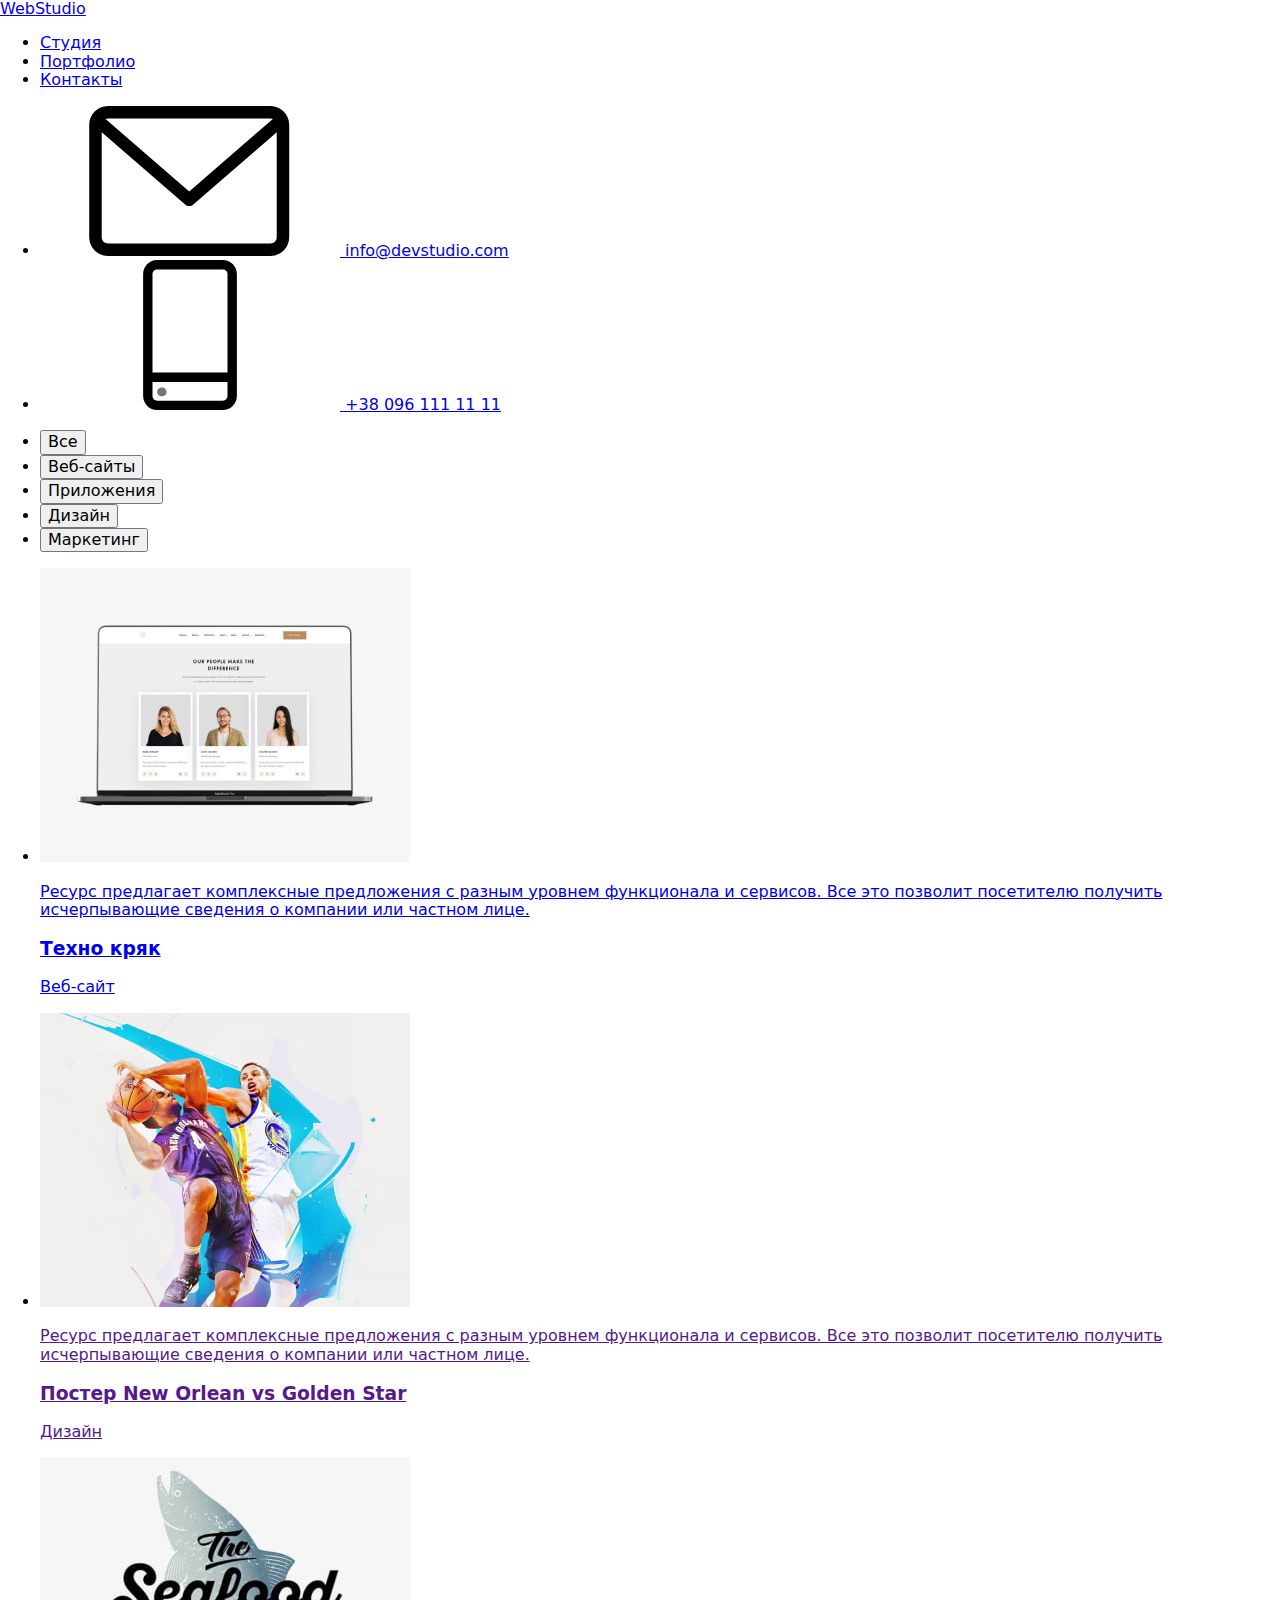
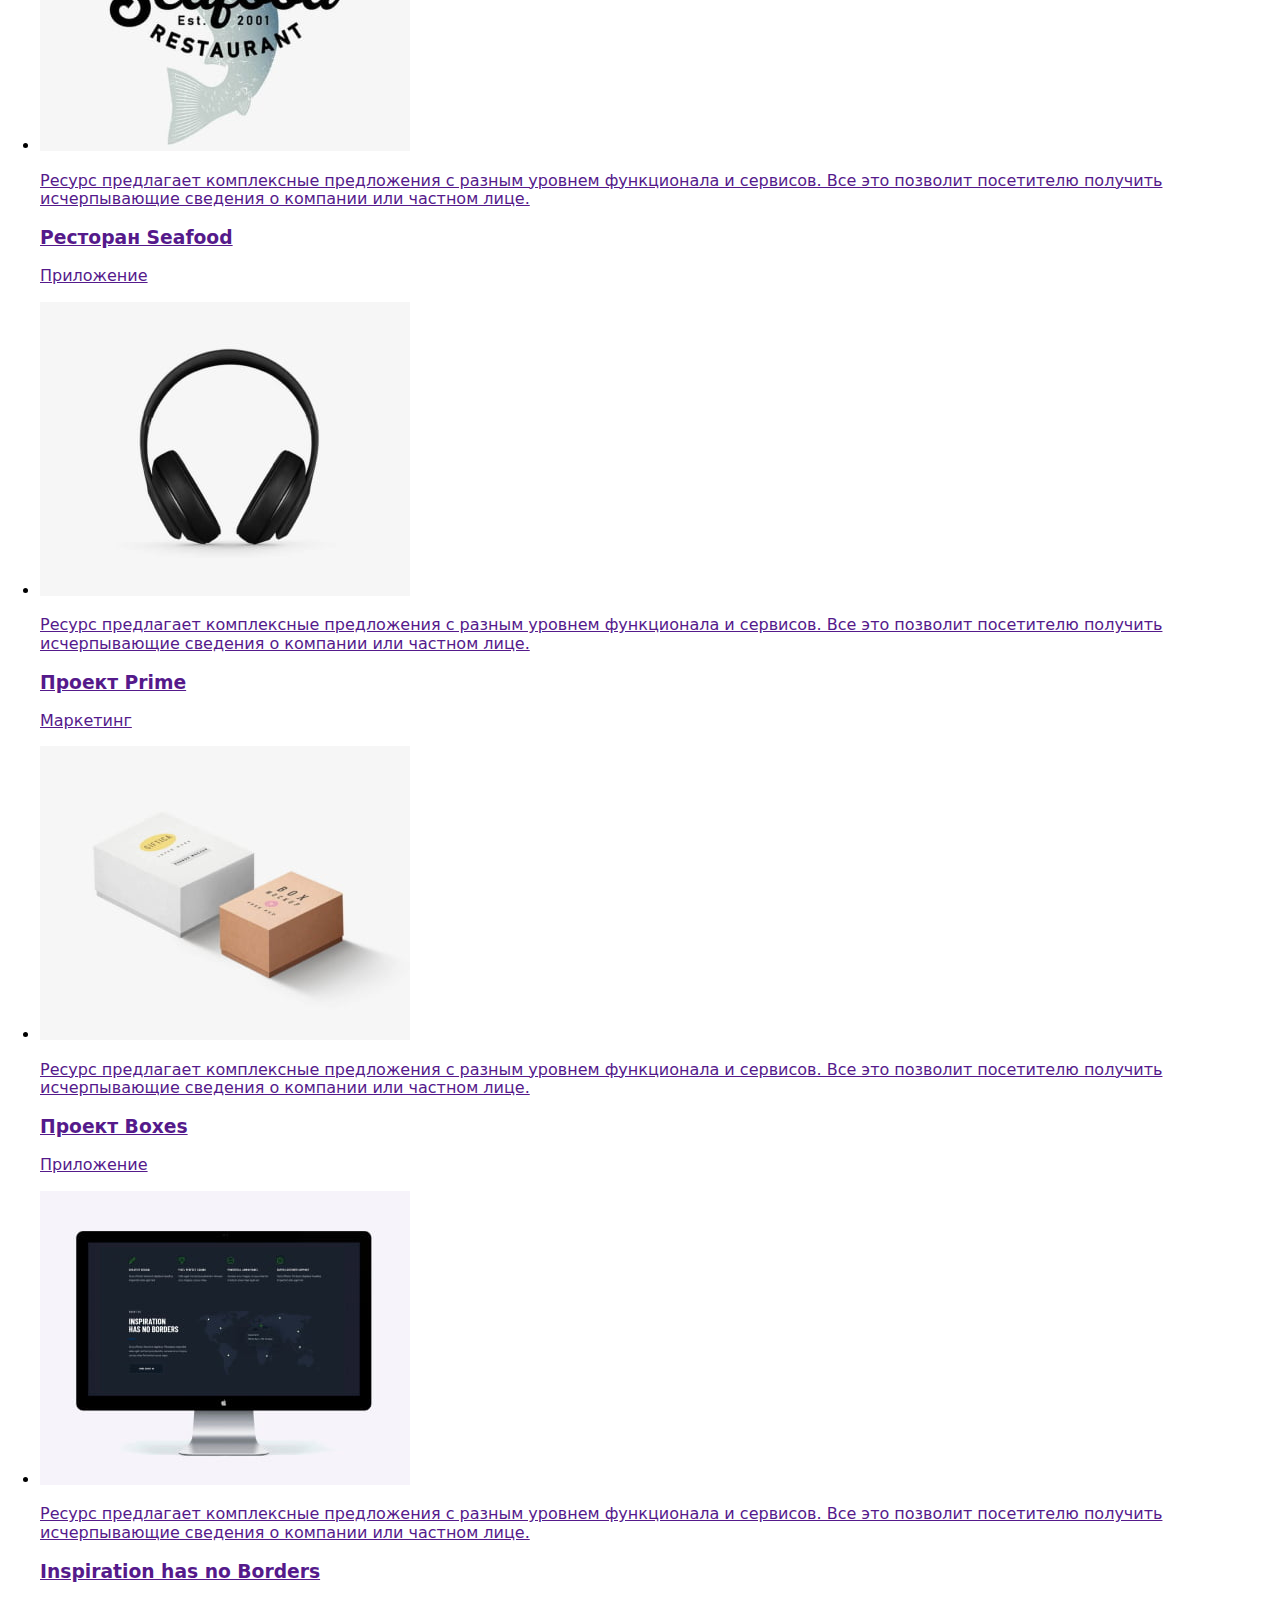
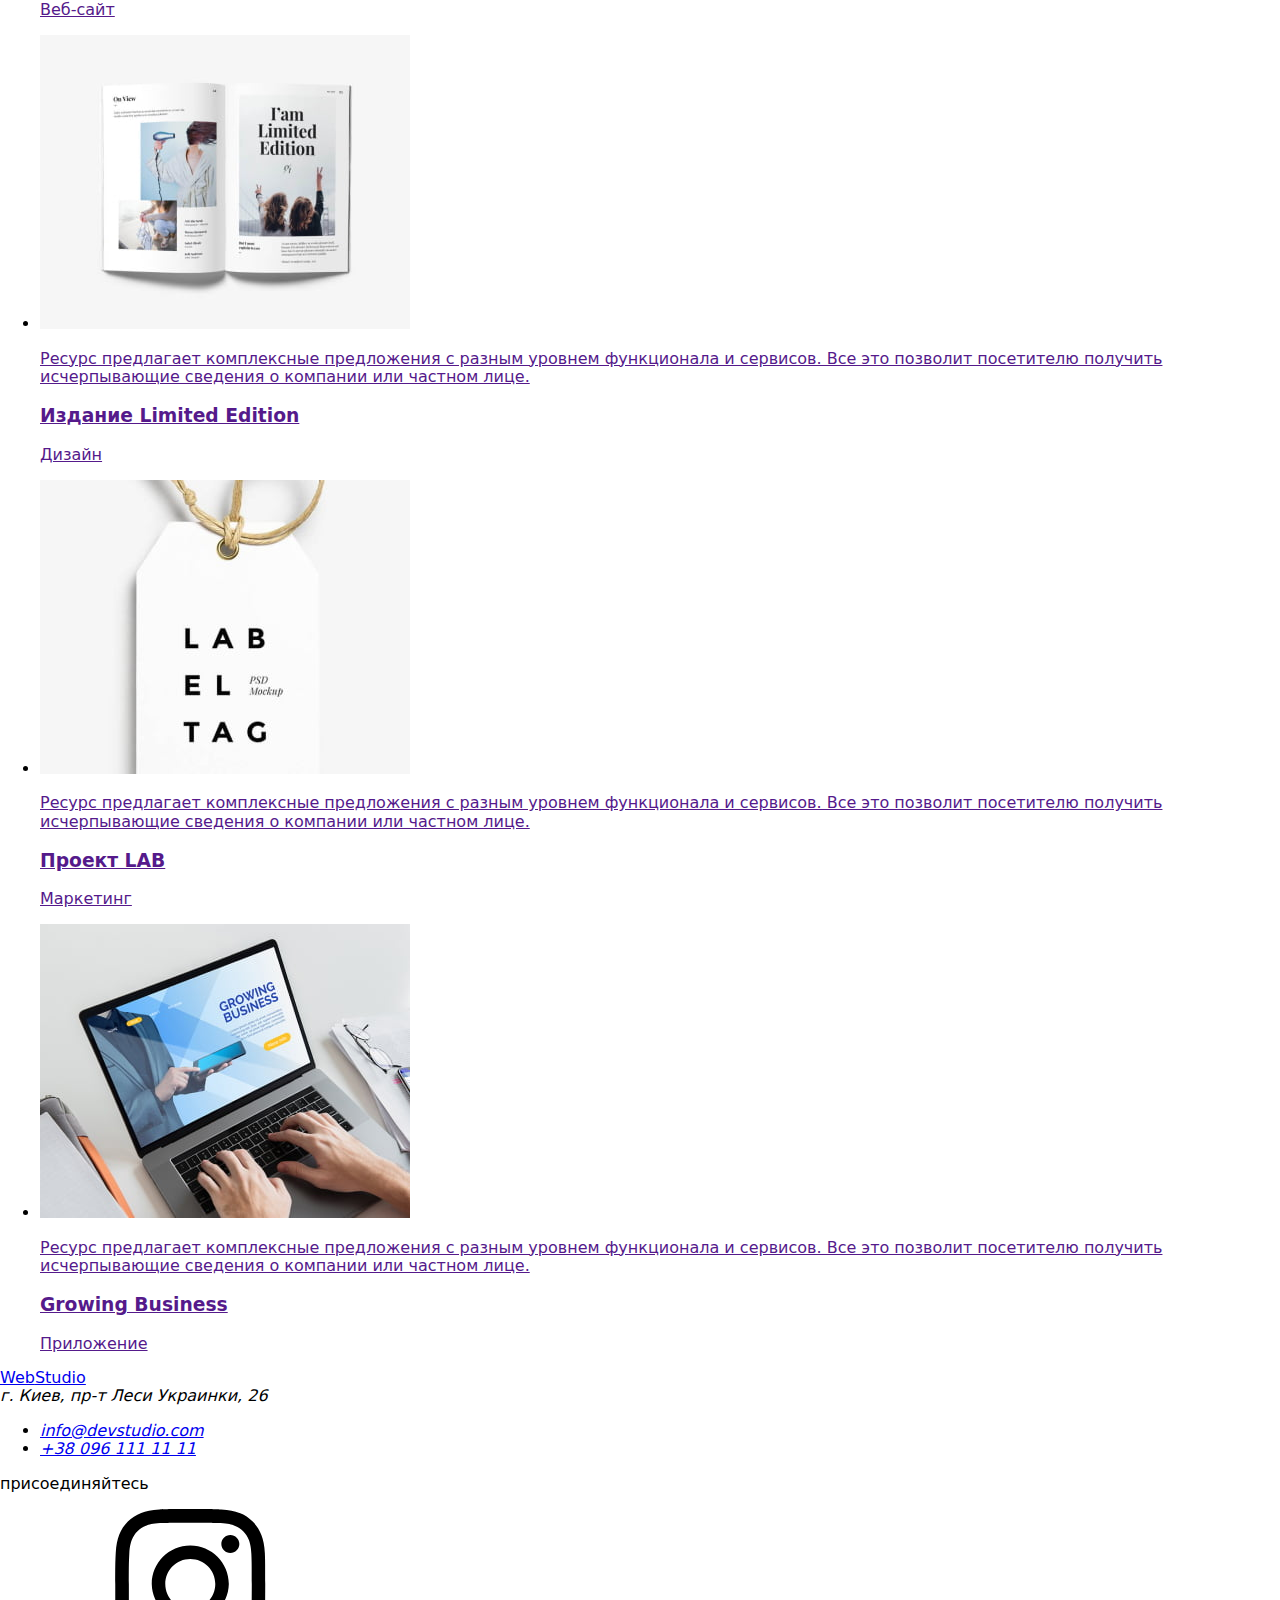
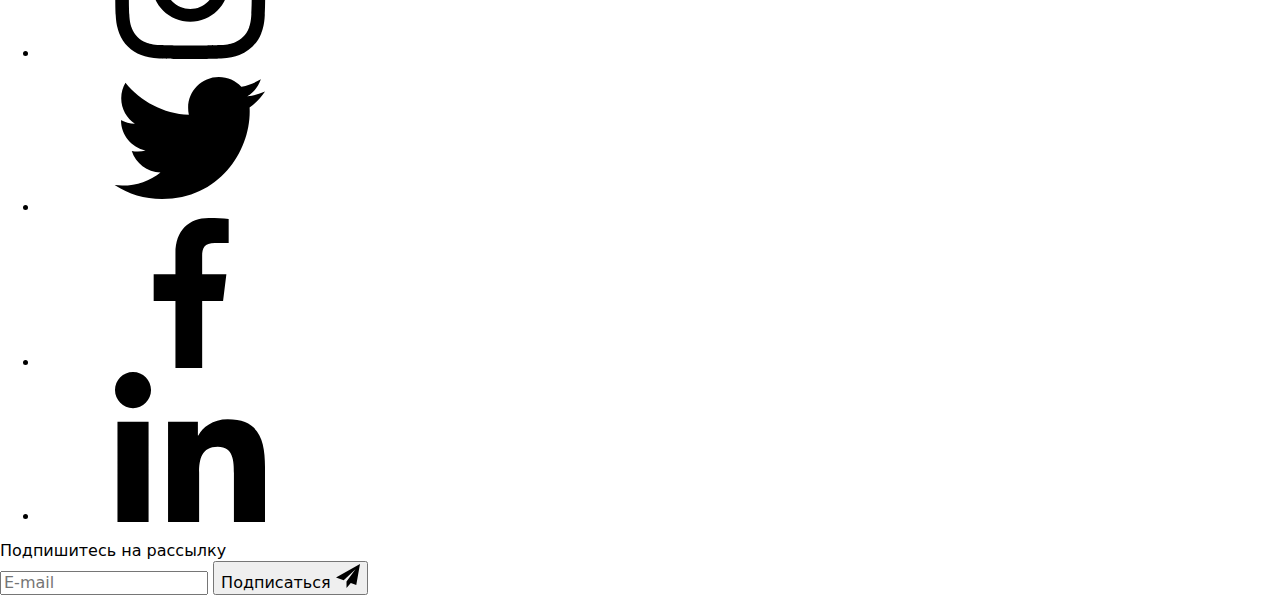
==== commit d07b87c9: "Готово к проверке" ====
--- a/portfolio.html
+++ b/portfolio.html
@@ -9,7 +9,7 @@
       rel="stylesheet"
       href="https://cdnjs.cloudflare.com/ajax/libs/modern-normalize/1.1.0/modern-normalize.css"
     />
-    <link rel="stylesheet" href="css/styles.css" />
+    <!-- <link rel="stylesheet" href="css/styles.css" /> -->
     <link rel="preconnect" href="https://fonts.googleapis.com" />
     <link rel="preconnect" href="https://fonts.gstatic.com" crossorigin />
     <link
--- a/css/styles.css
+++ b/css/styles.css
@@ -64,29 +64,16 @@
   line-height: 1.17;
   font-family: Raleway;
   text-decoration: none;
-
-  transition-property: background-color, color;
-  transition-duration: 250ms;
-  transition-timing-function: cubic-bezier(0.4, 0, 0.2, 1);
+  transition: color 250ms var(--timing-function);
 }
 .header-logo__black {
   color: var(--black-text-color);
 }
-.logo__link:hover {
-  color: var(--black-text-color);
-  background-color: var(--white-color);
-}
-.logo__link:focus {
-  color: var(--black-text-color);
-  background-color: var(--white-color);
-}
+
 .header-logo__accent {
   color: var(--accent-color);
 }
-.logo__accent:hover {
-  color: var(--accent-color);
-  background-color: var(--white-color);
-}
+
 /* ---------------------------------- Кнопки навигации сайта ---------------------------------- */
 .site-nav__list {
   display: flex;
@@ -375,6 +362,33 @@
   margin-bottom: 30px;
   text-transform: uppercase;
 }
+.hero__button,
+.btn {
+  display: inline-block;
+  background-color: var(--accent-color);
+  font-family: inherit;
+  font-weight: 700;
+  font-size: 16px;
+  line-height: 1.88;
+  width: 200px;
+  color: var(--white-color);
+  letter-spacing: 0.06em;
+  padding: 10px 0;
+  border-radius: 4px;
+  border: none;
+  box-shadow: 0px 4px 4px rgba(0, 0, 0, 0.15);
+  text-align: center;
+  transition-property: color, background-color;
+  transition-duration: 250ms;
+  transition-timing-function: cubic-bezier(0.4, 0, 0.2, 1);
+}
+
+.btn--hover:hover,
+.btn--hover:focus {
+  background-color: var(--button-hover-blue);
+  color: var(--white-color);
+  cursor: pointer;
+}
 
 /* ---------------------------------- Модальное окно начало ---------------------------------- */
 
@@ -567,33 +581,6 @@
 }
 
 /* ---------------------------------- Модальное окно конец ---------------------------------- */
-.hero__button,
-.btn {
-  display: inline-block;
-  background-color: var(--accent-color);
-  font-family: inherit;
-  font-weight: 700;
-  font-size: 16px;
-  line-height: 1.88;
-  width: 200px;
-  color: var(--white-color);
-  letter-spacing: 0.06em;
-  padding: 10px 0;
-  border-radius: 4px;
-  border: none;
-  box-shadow: 0px 4px 4px rgba(0, 0, 0, 0.15);
-  text-align: center;
-  transition-property: color, background-color;
-  transition-duration: 250ms;
-  transition-timing-function: cubic-bezier(0.4, 0, 0.2, 1);
-}
-
-.btn--hover:hover,
-.btn--hover:focus {
-  background-color: var(--button-hover-blue);
-  color: var(--white-color);
-  cursor: pointer;
-}
 
 /* ---------------------------------- Наши преимущества ---------------------------------- */
 
@@ -644,7 +631,7 @@
 
 /* ---------------------------------- Чем мы занимаемся ---------------------------------- */
 
-.section.what-we-do {
+.section--what-we-do {
   padding-top: 0px;
 }
 .what-we-do__title {
@@ -695,7 +682,7 @@
 
 /* ---------------------------------- Наша команда ---------------------------------- */
 
-.our-team {
+.section--our-team {
   background-color: var(--our-team-color);
 }
 
@@ -728,7 +715,7 @@
   padding-top: 30px;
   padding-bottom: 30px;
 }
-.our-team__title {
+.our-team__name {
   font-weight: 500;
   font-size: 16px;
   line-height: 1.18;
@@ -738,7 +725,7 @@
   margin: 0px;
   margin-bottom: 10px;
 }
-.our-team__subtitle {
+.our-team__work {
   font-size: 16px;
   line-height: 1.18;
   text-align: center;
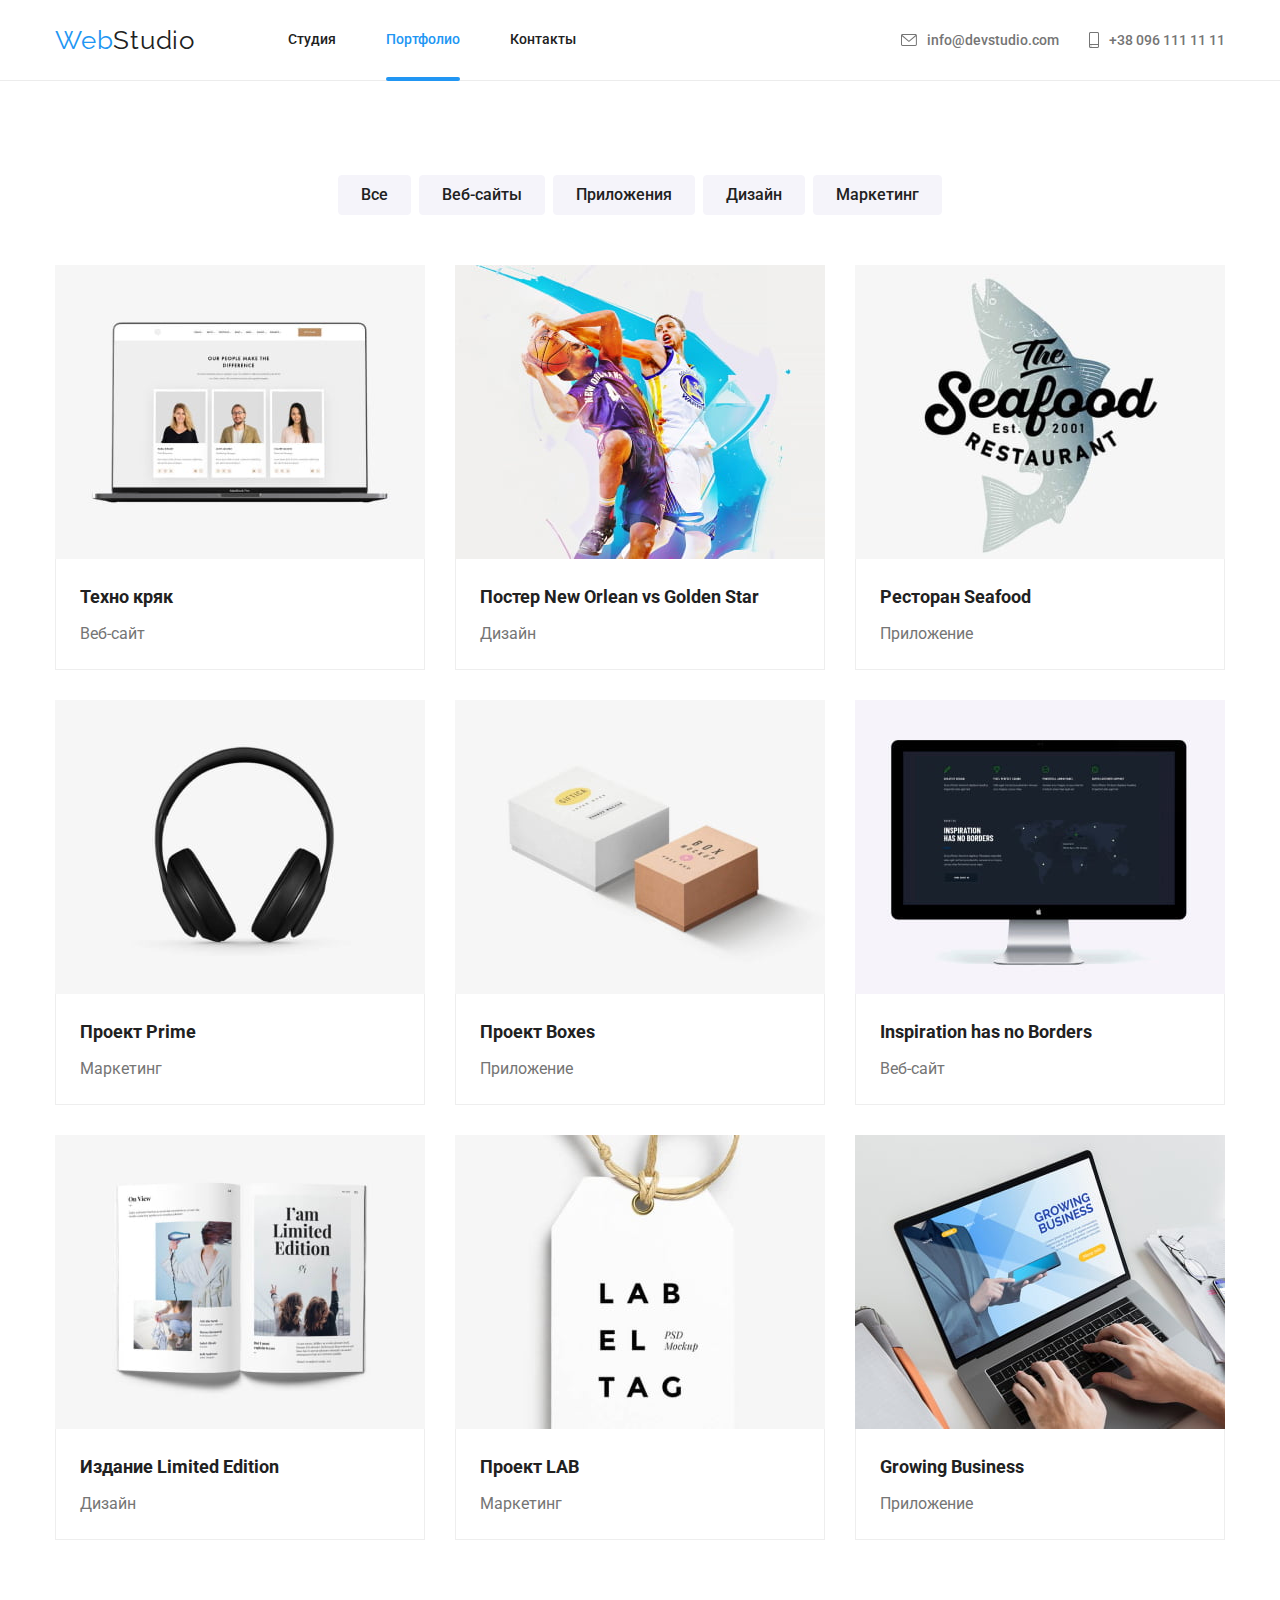
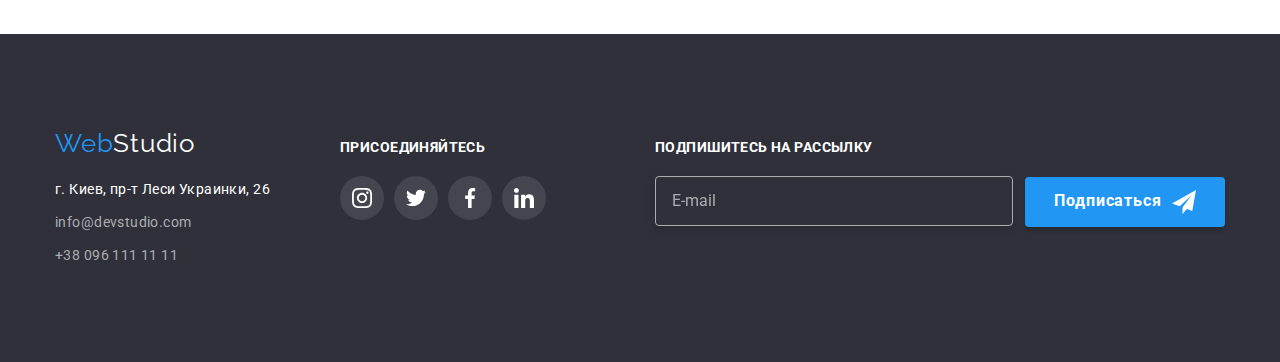
==== commit 4232a197: "Исправил ошибку" ====
--- a/portfolio.html
+++ b/portfolio.html
@@ -9,14 +9,14 @@
       rel="stylesheet"
       href="https://cdnjs.cloudflare.com/ajax/libs/modern-normalize/1.1.0/modern-normalize.css"
     />
-    <!-- <link rel="stylesheet" href="css/styles.css" /> -->
+
     <link rel="preconnect" href="https://fonts.googleapis.com" />
     <link rel="preconnect" href="https://fonts.gstatic.com" crossorigin />
     <link
       href="https://fonts.googleapis.com/css2?family=Raleway:wght@700&family=Roboto:wght@400;500;700;900&display=swap"
       rel="stylesheet"
     />
-    <link rel="stylesheet" href="./dist/css/main.min.css" />
+    <link rel="stylesheet" href="./css/main.min.css" />
   </head>
   <body>
     <!-- Шапка -->
--- a/css/main.min.css
+++ b/css/main.min.css
@@ -0,0 +1,2 @@
+:root{--white-color: #ffffff;--accent-color: #2196f3;--black-text-color: #212121;--grey-text-color: #757575;--h1-section-and-footer-color: #2f303a;--our-team-color: #f5f4fa;--footer-contacts-color: #acacb0;--nav-button-color: #f5f4fa;--button-hover-blue: #188ce8;--border-header-color: #ececec;--botder-list-text: #eeeeee;--social-color: #afb1b8;--modal-form-color: rgba(33, 33, 33, 0.2);--timing-function: cubic-bezier(0.4, 0, 0.2, 1)}body{font-family:Roboto, sans-serif;font-weight:400;color:var(--black-text-color);background-color:var(--white-color)}img{display:block}a{text-decoration:none}ul{list-style:none}header{border-bottom:1px solid var(--border-header-color)}.container{width:1200px;margin-left:auto;margin-right:auto;padding-left:15px;padding-right:15px}.section{padding-top:94px;padding-bottom:94px}button:hover{cursor:pointer}.btn{display:inline-block;background-color:var(--accent-color);font-family:inherit;font-weight:700;font-size:16px;line-height:1.88;width:200px;color:var(--white-color);letter-spacing:0.06em;padding:10px 0;border-radius:4px;border:none;-webkit-box-shadow:0px 4px 4px rgba(0,0,0,0.15);box-shadow:0px 4px 4px rgba(0,0,0,0.15);text-align:center;-webkit-transition-property:color, background-color;transition-property:color, background-color;-webkit-transition-duration:250ms;transition-duration:250ms;-webkit-transition-timing-function:cubic-bezier(0.4, 0, 0.2, 1);transition-timing-function:cubic-bezier(0.4, 0, 0.2, 1)}.btn:hover,.btn:focus{background-color:var(--button-hover-blue);color:var(--white-color)}.header{display:-webkit-box;display:-ms-flexbox;display:flex;-webkit-box-align:center;-ms-flex-align:center;align-items:center}.header-logo{margin-right:93px}.header-logo__link{font-size:26px;line-height:1.17;font-family:Raleway,sans-serif;text-decoration:none}.header-logo__black{color:var(--black-text-color)}.header-logo__accent{color:var(--accent-color)}.site-nav__list{display:-webkit-box;display:-ms-flexbox;display:flex;padding-left:0px;margin:0px}.site-nav__link{position:relative;display:block;padding-top:32px;padding-bottom:32px;font-size:14px;line-height:1.14;font-weight:500;color:var(--black-text-color);-webkit-transition-property:color;transition-property:color;-webkit-transition-duration:250ms;transition-duration:250ms;-webkit-transition-timing-function:cubic-bezier(0.4, 0, 0.2, 1);transition-timing-function:cubic-bezier(0.4, 0, 0.2, 1)}.site-nav__list .site-nav__item:not(:last-child){margin-right:50px}.site-nav__link:focus,.site-nav__link:hover{background-color:var(--white-color);color:var(--accent-color)}#studio{color:var(--accent-color)}#studio::after{content:'';position:absolute;bottom:-1px;display:block;width:100%;height:4px;background-color:var(--accent-color);opacity:1;border-radius:2px}#portfolio{color:var(--accent-color)}#portfolio::after{content:'';position:absolute;bottom:-1px;display:block;width:100%;height:4px;background-color:var(--accent-color);opacity:1;border-radius:2px}.contacts{display:-webkit-box;display:-ms-flexbox;display:flex;padding-left:0px;margin-left:auto;margin-top:0px;margin-bottom:0px}.contacts .contacts__item:not(:last-child){margin-right:30px}.contacts__link{display:-webkit-box;display:-ms-flexbox;display:flex;-webkit-box-align:center;-ms-flex-align:center;align-items:center;font-weight:500;font-size:14px;line-height:1.17;color:var(--grey-text-color);-webkit-transition-property:color;transition-property:color;-webkit-transition-duration:250ms;transition-duration:250ms;-webkit-transition-timing-function:cubic-bezier(0.4, 0, 0.2, 1);transition-timing-function:cubic-bezier(0.4, 0, 0.2, 1)}.contacts__link:focus,.contacts__link:hover{color:var(--accent-color);background-color:var(--white-color)}.contacts__link:hover .mail,.contacts__link:focus .mail,.contacts__link:hover .telephone,.contacts__link:focus .telephone{fill:var(--accent-color)}.telephone{margin-right:10px;width:10px;height:16px;fill:var(--grey-text-color);-webkit-transition-property:fill;transition-property:fill;-webkit-transition-duration:250ms;transition-duration:250ms;-webkit-transition-timing-function:cubic-bezier(0.4, 0, 0.2, 1);transition-timing-function:cubic-bezier(0.4, 0, 0.2, 1)}.mail{margin-right:10px;width:16px;height:12px;fill:var(--grey-text-color);-webkit-transition-property:fill;transition-property:fill;-webkit-transition-duration:250ms;transition-duration:250ms;-webkit-transition-timing-function:cubic-bezier(0.4, 0, 0.2, 1);transition-timing-function:cubic-bezier(0.4, 0, 0.2, 1)}.button-section{display:-webkit-box;display:-ms-flexbox;display:flex;-webkit-box-pack:center;-ms-flex-pack:center;justify-content:center;margin-top:0px;margin-bottom:50px;padding-left:0px}.button-section .button-list:not(:last-child){margin-right:8px}.button-filter-text{font-weight:500;font-size:16px;line-height:1.62;color:#212121;-webkit-transition-property:color;transition-property:color;-webkit-transition-duration:250ms;transition-duration:250ms;-webkit-transition-timing-function:cubic-bezier(0.4, 0, 0.2, 1);transition-timing-function:cubic-bezier(0.4, 0, 0.2, 1)}.button-filter-text:hover,.button-filter-text:focus{color:var(--white-color)}.button-filter{background-color:var(--nav-button-color);font-weight:500;font-size:16px;line-height:1.62;color:#212121;padding:6px 22px;border-radius:4px;border:1px solid var(--nav-button-color);-webkit-transition-property:background-color, color, -webkit-box-shadow;transition-property:background-color, color, -webkit-box-shadow;transition-property:background-color, color, box-shadow;transition-property:background-color, color, box-shadow, -webkit-box-shadow;-webkit-transition-duration:250ms;transition-duration:250ms;-webkit-transition-timing-function:cubic-bezier(0.4, 0, 0.2, 1);transition-timing-function:cubic-bezier(0.4, 0, 0.2, 1)}.button-filter:hover,.button-filter:focus{background-color:var(--accent-color);color:var(--white-color);border:none;-webkit-box-shadow:0px 3px 1px rgba(0,0,0,0.1),0px 1px 2px rgba(0,0,0,0.08),0px 2px 2px rgba(0,0,0,0.12);box-shadow:0px 3px 1px rgba(0,0,0,0.1),0px 1px 2px rgba(0,0,0,0.08),0px 2px 2px rgba(0,0,0,0.12)}.hero{background-image:-webkit-gradient(linear, left top, right top, from(rgba(47,48,58,0.4)), to(rgba(47,48,58,0.4))),url(../../images/hero.svg);background-image:linear-gradient(to right, rgba(47,48,58,0.4), rgba(47,48,58,0.4)),url(../../images/hero.svg);max-width:1600px;padding-top:200px;padding-bottom:200px;border:none;margin-right:auto;margin-left:auto;text-align:center}.hero__title{max-width:696px;font-weight:900;font-size:44px;line-height:1.36;color:var(--white-color);letter-spacing:0.06em;margin-left:auto;margin-right:auto;margin-top:0px;margin-bottom:0px;margin-bottom:30px;text-transform:uppercase}.backdrop{position:fixed;top:0;left:0;width:100%;height:100%;background-color:rgba(0,0,0,0.2);-webkit-transition:opacity 250ms var(--timing-function);transition:opacity 250ms var(--timing-function)}.backdrop.is-hidden{opacity:0;pointer-events:none}.modal{position:absolute;top:50%;left:50%;-webkit-transform:translate(-50%, -50%);transform:translate(-50%, -50%);max-width:528px;padding:40px;background-color:var(--white-color);-webkit-transition:-webkit-transform 250ms var(--timing-function);transition:-webkit-transform 250ms var(--timing-function);transition:transform 250ms var(--timing-function);transition:transform 250ms var(--timing-function), -webkit-transform 250ms var(--timing-function)}.modal-table{max-width:100%;margin-top:12px}.form{margin:0;display:-webkit-box;display:-ms-flexbox;display:flex;-webkit-box-orient:vertical;-webkit-box-direction:normal;-ms-flex-direction:column;flex-direction:column;width:448px}.modal-tittle{text-align:center;font-style:normal;font-weight:700;font-size:20px;line-height:1.15;margin:0;letter-spacing:0.03em}.field-form{display:-webkit-box;display:-ms-flexbox;display:flex;-webkit-box-orient:vertical;-webkit-box-direction:normal;-ms-flex-direction:column;flex-direction:column;width:100%}.field-form+.field-form{margin-top:10px}.label-title{margin-bottom:4px;font-size:12px;line-height:1.16;letter-spacing:0.01em;color:var(--grey-text-color)}.input-icon-box{position:relative;width:448px}.input{display:block;padding-left:42px;color:inherit;height:40px;width:100%;border:1px solid var(--modal-form-color);-webkit-transition:border 250ms var(--timing-function);transition:border 250ms var(--timing-function);border-radius:4px}.input:focus{outline:none;border:1px solid var(--accent-color);cursor:pointer}.input-icon{position:absolute;top:11px;left:12px;-webkit-transition:fill 250ms var(--timing-function);transition:fill 250ms var(--timing-function)}.label-title:focus,.label-title:hover{cursor:pointer}.input:focus+.input-icon{fill:var(--accent-color)}.text-comment{color:#000;padding:12px 16px;resize:none;height:120px;border:1px solid var(--modal-form-color);border-radius:4px}.text-comment:focus{outline:none;border:1px solid var(--accent-color)}.text-comment::-webkit-input-placeholder{color:rgba(117,117,117,0.5)}.text-comment:-ms-input-placeholder{color:rgba(117,117,117,0.5)}.text-comment::-ms-input-placeholder{color:rgba(117,117,117,0.5)}.text-comment::placeholder{color:rgba(117,117,117,0.5)}.field-form.checkbox-field{position:relative;margin-top:20px;margin-bottom:30px}.checkbox-content{display:-webkit-box;display:-ms-flexbox;display:flex;-webkit-box-pack:center;-ms-flex-pack:center;justify-content:center;-webkit-box-align:center;-ms-flex-align:center;align-items:center}.checkbox-agree{z-index:1;position:absolute;left:14px;width:12px;height:12px;margin:-1px;opacity:0;padding:0;overflow:hidden;cursor:pointer}.checkbox-agree:checked+.checkbox-image{background-color:var(--accent-color);border-color:var(--accent-color)}.checkbox-agree:focus+.checkbox-image{border-color:var(--accent-color)}.checkbox-image{margin-right:8.38px;border:2px solid var(--black-text-color);border-radius:2px;-webkit-transition:border,background-color 250ms var(--timing-function);transition:border,background-color 250ms var(--timing-function)}.checkbox-image:hover{cursor:pointer}.box-agree-text{display:block;font-size:14px;line-height:1.71;letter-spacing:0.03em;color:var(--grey-text-color)}.box-agree-link{color:var(--accent-color);text-decoration:underline}.button-modal{margin:0 auto}.button-close{position:absolute;top:0;right:0;width:30px;height:30px;margin-top:8px;margin-right:8px;border-radius:50%;background-color:var(--white-color);border:1px solid rgba(0,0,0,0.1)}.button-image-close{width:100%;height:100%;-webkit-transition:fill 250ms var(--timing-function);transition:fill 250ms var(--timing-function)}.button-close:hover .button-image-close,.button-close:focus .button-image-close{fill:var(--accent-color);cursor:pointer}.our-advantages__content{display:-webkit-box;display:-ms-flexbox;display:flex;-webkit-box-pack:center;-ms-flex-pack:center;justify-content:center;-webkit-box-align:center;-ms-flex-align:center;align-items:center;width:270px;height:120px;background-color:#f5f4fa;margin-bottom:30px}.our-advantages__image{width:70px;height:70px}.our-advantages__list{display:-webkit-box;display:-ms-flexbox;display:flex;padding:0px;-webkit-box-pack:center;-ms-flex-pack:center;justify-content:center;margin:0px}.our-advantages__list .our-advantages__item:not(:last-child){margin-right:30px}.our-advantages__text{width:270px;font-size:14px;line-height:1.71;letter-spacing:0.03em;color:var(--grey-text-color);margin:0px}.our-advantages__title{font-weight:700;font-size:14px;line-height:1.17;letter-spacing:0.03em;text-transform:uppercase;color:var(--black-text-color);margin:0px;margin-bottom:10px}.section--what-we-do{padding-top:0px}.what-we-do__title{font-weight:700;font-size:36px;line-height:1.16;text-align:center;letter-spacing:0.03em;color:var(--black-text-color);margin:0px}.what-we-do__list{display:-webkit-box;display:-ms-flexbox;display:flex;-webkit-box-pack:center;-ms-flex-pack:center;justify-content:center;margin-top:50px;margin-bottom:0px;padding:0px}.what-we-do__list .what-we-do__item:not(:last-child){margin-right:30px}.what-we-do__item{position:relative}.what-we-do__text{display:inline-block;color:var(--white-color);background-image:-webkit-gradient(linear, left top, right top, from(rgba(47,48,58,0.8)), to(rgba(47,48,58,0.8)));background-image:linear-gradient(to right, rgba(47,48,58,0.8), rgba(47,48,58,0.8));margin:0px;width:100%;text-align:center;padding-top:27px;padding-bottom:27px;position:absolute;bottom:0;font-family:Roboto,sans-serif;font-style:normal;font-weight:700;font-size:14px;line-height:1.14;letter-spacing:0.03em;text-transform:uppercase}.section--our-team{background-color:var(--our-team-color)}.our-team__list{display:-webkit-box;display:-ms-flexbox;display:flex;margin-top:50px;margin-bottom:0px;-webkit-box-pack:center;-ms-flex-pack:center;justify-content:center;padding-left:0px}.our-team__list .our-team__item:not(:last-child){margin-right:30px}.our-team__title{font-weight:700;font-size:36px;line-height:1.16;text-align:center;letter-spacing:0.03em;color:var(--black-text-color);margin:0px}.our-team__item{background-color:var(--white-color);-webkit-box-shadow:0px 1px 3px rgba(0,0,0,0.12),0px 1px 1px rgba(0,0,0,0.14),0px 2px 1px rgba(0,0,0,0.2);box-shadow:0px 1px 3px rgba(0,0,0,0.12),0px 1px 1px rgba(0,0,0,0.14),0px 2px 1px rgba(0,0,0,0.2);border-radius:0px 0px 4px 4px}.our-team__about{padding-top:30px;padding-bottom:30px}.our-team__name{font-weight:500;font-size:16px;line-height:1.18;text-align:center;letter-spacing:0.03em;color:var(--black-text-color);margin:0px;margin-bottom:10px}.our-team__work{font-size:16px;line-height:1.18;text-align:center;letter-spacing:0.03em;color:var(--grey-text-color);margin:0px}.our-team__list-social{display:-webkit-box;display:-ms-flexbox;display:flex;-webkit-box-pack:center;-ms-flex-pack:center;justify-content:center;padding:0px;margin-top:16px;margin-left:auto;margin-right:auto}.our-team__list-social li+li{margin-left:10px}.our-team__link-social{display:-webkit-box;display:-ms-flexbox;display:flex;-webkit-box-pack:center;-ms-flex-pack:center;justify-content:center;-webkit-box-align:center;-ms-flex-align:center;align-items:center;height:44px;width:44px;border-radius:50%;fill:var(--social-color);-webkit-transition-property:background-color;transition-property:background-color;-webkit-transition-duration:250ms;transition-duration:250ms;-webkit-transition-timing-function:cubic-bezier(0.4, 0, 0.2, 1);transition-timing-function:cubic-bezier(0.4, 0, 0.2, 1)}.our-team__link-social:focus,.our-team__link-social:hover{background-color:var(--accent-color)}.our-team__link-social:hover .our-team__image-social,.our-team__link-social:focus .our-team__image-social{fill:var(--white-color)}.our-team__image-social{height:20px;width:20px;-webkit-transition-property:fill;transition-property:fill;-webkit-transition-duration:250ms;transition-duration:250ms;-webkit-transition-timing-function:cubic-bezier(0.4, 0, 0.2, 1);transition-timing-function:cubic-bezier(0.4, 0, 0.2, 1)}.regular-customers__title{font-weight:700;font-size:36px;line-height:1.16;text-align:center;letter-spacing:0.03em;color:var(--black-text-color);margin:0px}.regular-customers__list{display:-webkit-box;display:-ms-flexbox;display:flex;padding:0px;margin-top:50px;margin-bottom:0px}.regular-customers__list .regular-customers__item:not(:last-child){margin-right:30px}.regular-customers__link{display:-webkit-box;display:-ms-flexbox;display:flex;-webkit-box-align:center;-ms-flex-align:center;align-items:center;-webkit-box-pack:center;-ms-flex-pack:center;justify-content:center;background-color:var(--white-color);border:1px solid var(--social-color);border-radius:4px;width:170px;height:92px;padding:0px;-webkit-transition-property:border;transition-property:border;-webkit-transition-duration:250ms;transition-duration:250ms;-webkit-transition-timing-function:cubic-bezier(0.4, 0, 0.2, 1);transition-timing-function:cubic-bezier(0.4, 0, 0.2, 1)}.regular-customers__link:focus,.regular-customers__link:hover{border:1px solid var(--accent-color)}.regular-customers__image{width:106px;height:60px;fill:var(--social-color);-webkit-transition-property:fill;transition-property:fill;-webkit-transition-duration:250ms;transition-duration:250ms;-webkit-transition-timing-function:cubic-bezier(0.4, 0, 0.2, 1);transition-timing-function:cubic-bezier(0.4, 0, 0.2, 1)}.regular-customers__link:hover .regular-customers__image,.regular-customers__link:focus .regular-customers__image{fill:var(--accent-color)}.portfolio__list{margin-top:0px;display:-webkit-box;display:-ms-flexbox;display:flex;-webkit-box-pack:center;-ms-flex-pack:center;justify-content:center;-ms-flex-wrap:wrap;flex-wrap:wrap;padding-left:0px;margin-bottom:0px}.portfolio__list .portfolio__item:not(:nth-child(3n)){margin-right:30px}.portfolio__list .portfolio__item:nth-child(n+7){margin-bottom:0px}.portfolio__item{margin-bottom:30px}.portfolio__link{display:block;-webkit-transition-property:-webkit-box-shadow;transition-property:-webkit-box-shadow;transition-property:box-shadow;transition-property:box-shadow, -webkit-box-shadow;-webkit-transition-duration:250ms;transition-duration:250ms;-webkit-transition-timing-function:cubic-bezier(0.4, 0, 0.2, 1);transition-timing-function:cubic-bezier(0.4, 0, 0.2, 1)}.portfolio__link:focus,.portfolio__link:hover{-webkit-box-shadow:0px 1px 1px rgba(0,0,0,0.12),0px 4px 4px rgba(0,0,0,0.06),1px 4px 6px rgba(0,0,0,0.16);box-shadow:0px 1px 1px rgba(0,0,0,0.12),0px 4px 4px rgba(0,0,0,0.06),1px 4px 6px rgba(0,0,0,0.16);-webkit-transform:translatex(0);transform:translatex(0)}.portfolio__link:hover .portfolio-img-text,.portfolio__link:focus .portfolio-img-text{-webkit-transform:translatey(0);transform:translatey(0)}.portfolio-img-hover{position:relative;overflow:hidden}.portfolio-img-text{position:absolute;top:0;left:0;width:100%;height:100%;color:var(--white-color);background-color:rgba(33,150,243,0.9);-webkit-transition-property:-webkit-transform;transition-property:-webkit-transform;transition-property:transform;transition-property:transform, -webkit-transform;-webkit-transition-duration:250ms;transition-duration:250ms;-webkit-transition-timing-function:cubic-bezier(0.4, 0, 0.2, 1);transition-timing-function:cubic-bezier(0.4, 0, 0.2, 1);-webkit-transform:translatey(100%);transform:translatey(100%);display:-webkit-box;display:-ms-flexbox;display:flex;max-width:370px;padding:63px 24px;margin:0;position:absolute;bottom:0;font-style:normal;font-size:18px;line-height:1.55;letter-spacing:0.03em}.portfolio__item-text{padding-left:24px;padding-right:24px;padding-top:20px;padding-bottom:20px;border-right:1px solid var(--botder-list-text);border-left:1px solid var(--botder-list-text);border-bottom:1px solid var(--botder-list-text)}.portfolio-h3{font-weight:700;font-size:18px;line-height:2;color:var(--black-text-color);margin-bottom:4px;margin-top:0px}.portfolio-text{font-size:16px;line-height:1.87;color:var(--grey-text-color);margin-top:0px;margin-bottom:0px}.footer__content{display:-webkit-box;display:-ms-flexbox;display:flex;-webkit-box-align:baseline;-ms-flex-align:baseline;align-items:baseline}.footer{background-color:var(--h1-section-and-footer-color)}.logo{font-size:26px;line-height:1.17;font-family:Raleway,sans-serif;text-decoration:none;letter-spacing:0.03em}.footer__logo-accent{color:var(--accent-color);-webkit-transition-property:color, background-color;transition-property:color, background-color;-webkit-transition-duration:250ms;transition-duration:250ms;-webkit-transition-timing-function:cubic-bezier(0.4, 0, 0.2, 1);transition-timing-function:cubic-bezier(0.4, 0, 0.2, 1)}.footer__logo-accent:hover{color:var(--accent-color);background-color:var(--h1-section-and-footer-color)}.footer__logo-accent:focus{color:var(--accent-color);background-color:var(--h1-section-and-footer-color)}.footer__logo{display:block;margin-bottom:20px;-webkit-transition-property:color, background-color;transition-property:color, background-color;-webkit-transition-duration:250ms;transition-duration:250ms;-webkit-transition-timing-function:cubic-bezier(0.4, 0, 0.2, 1);transition-timing-function:cubic-bezier(0.4, 0, 0.2, 1)}.footer__logo:hover{color:var(--white-color);background-color:var(--h1-section-and-footer-color)}.footer__logo:focus{color:var(--white-color);background-color:var(--h1-section-and-footer-color)}.footer__logo-white{color:var(--white-color)}.footer__logo-link{color:inherit}.footer-list-contacts{padding-left:0px;margin-bottom:0px;margin-top:0px}.address{color:var(--white-color);font-size:14px;line-height:1.71;font-style:normal;letter-spacing:0.03em}.contacts-footer{font-size:14px;line-height:1.71;color:var(--footer-contacts-color);font-style:normal;letter-spacing:0.03em;-webkit-transition-property:color;transition-property:color;-webkit-transition-duration:250ms;transition-duration:250ms;-webkit-transition-timing-function:cubic-bezier(0.4, 0, 0.2, 1);transition-timing-function:cubic-bezier(0.4, 0, 0.2, 1)}.contacts-footer:hover,.contacts-footer:focus{color:var(--accent-color);background-color:var(--h1-section-and-footer-color)}.footer-list-contacts{margin-top:9px}.footer-list-contacts li:nth-child(2n){margin-top:9px}.footer-social{margin-left:70px}.footer-social-list,.footer-social-item,.our-team__link-social-footer{display:-webkit-box;display:-ms-flexbox;display:flex;-webkit-box-pack:center;-ms-flex-pack:center;justify-content:center;-webkit-box-align:center;-ms-flex-align:center;align-items:center;padding:0px;margin:0px;-webkit-transition-property:background-color;transition-property:background-color;-webkit-transition-duration:250ms;transition-duration:250ms;-webkit-transition-timing-function:cubic-bezier(0.4, 0, 0.2, 1);transition-timing-function:cubic-bezier(0.4, 0, 0.2, 1)}.footer-social-list{margin-top:20px}.footer-social-list li+li{margin-left:10px}.our-team__link-social-footer:focus,.our-team__link-social-footer:hover{background-color:var(--accent-color)}.footer-social-text{margin:0px;color:var(--white-color);font-family:Roboto,sans-serif;font-weight:700;font-size:14px;line-height:1.14;letter-spacing:0.03em;text-transform:uppercase}.our-team__link-social-footer{margin:0px;width:44px;height:44px;border-radius:50%;background-color:#44454e}.our-team__image-social-footer{width:20px;height:20px;fill:#ffffff}.subscription-newsletter{margin-left:auto}.subscription-newsletter-text{font-style:normal;font-weight:700;font-size:14px;line-height:1.14;letter-spacing:0.03em;text-transform:uppercase;color:var(--white-color);margin:0}.newsletter-table{display:-webkit-box;display:-ms-flexbox;display:flex;-webkit-box-align:baseline;-ms-flex-align:baseline;align-items:baseline}.subscription-newsletter-input{color:var(--white-color);background-color:var(--h1-section-and-footer-color);width:358px;height:50px;margin-top:20px;padding:0;border-radius:4px;border:1px solid var(--footer-contacts-color);color:var(--footer-contacts-color);-webkit-box-sizing:border-box;box-sizing:border-box;-webkit-filter:drop-shadow(0px 4px 4px rgba(0,0,0,0.15));filter:drop-shadow(0px 4px 4px rgba(0,0,0,0.15))}input[type='text']::-webkit-input-placeholder{color:var(--footer-contacts-color)}input[type='text']:-ms-input-placeholder{color:var(--footer-contacts-color)}input[type='text']::-ms-input-placeholder{color:var(--footer-contacts-color)}input[type='text']::placeholder{color:var(--footer-contacts-color)}[placeholder='E-mail']{padding-left:16px}.button-subscribe{display:-webkit-inline-box;display:-ms-inline-flexbox;display:inline-flex;-webkit-box-align:center;-ms-flex-align:center;align-items:center;-webkit-box-pack:center;-ms-flex-pack:center;justify-content:center;height:50px;margin-left:12px}.newsletter-button-icon{margin-left:10px;fill:var(--white-color)}
+/*# sourceMappingURL=main.min.css.map */